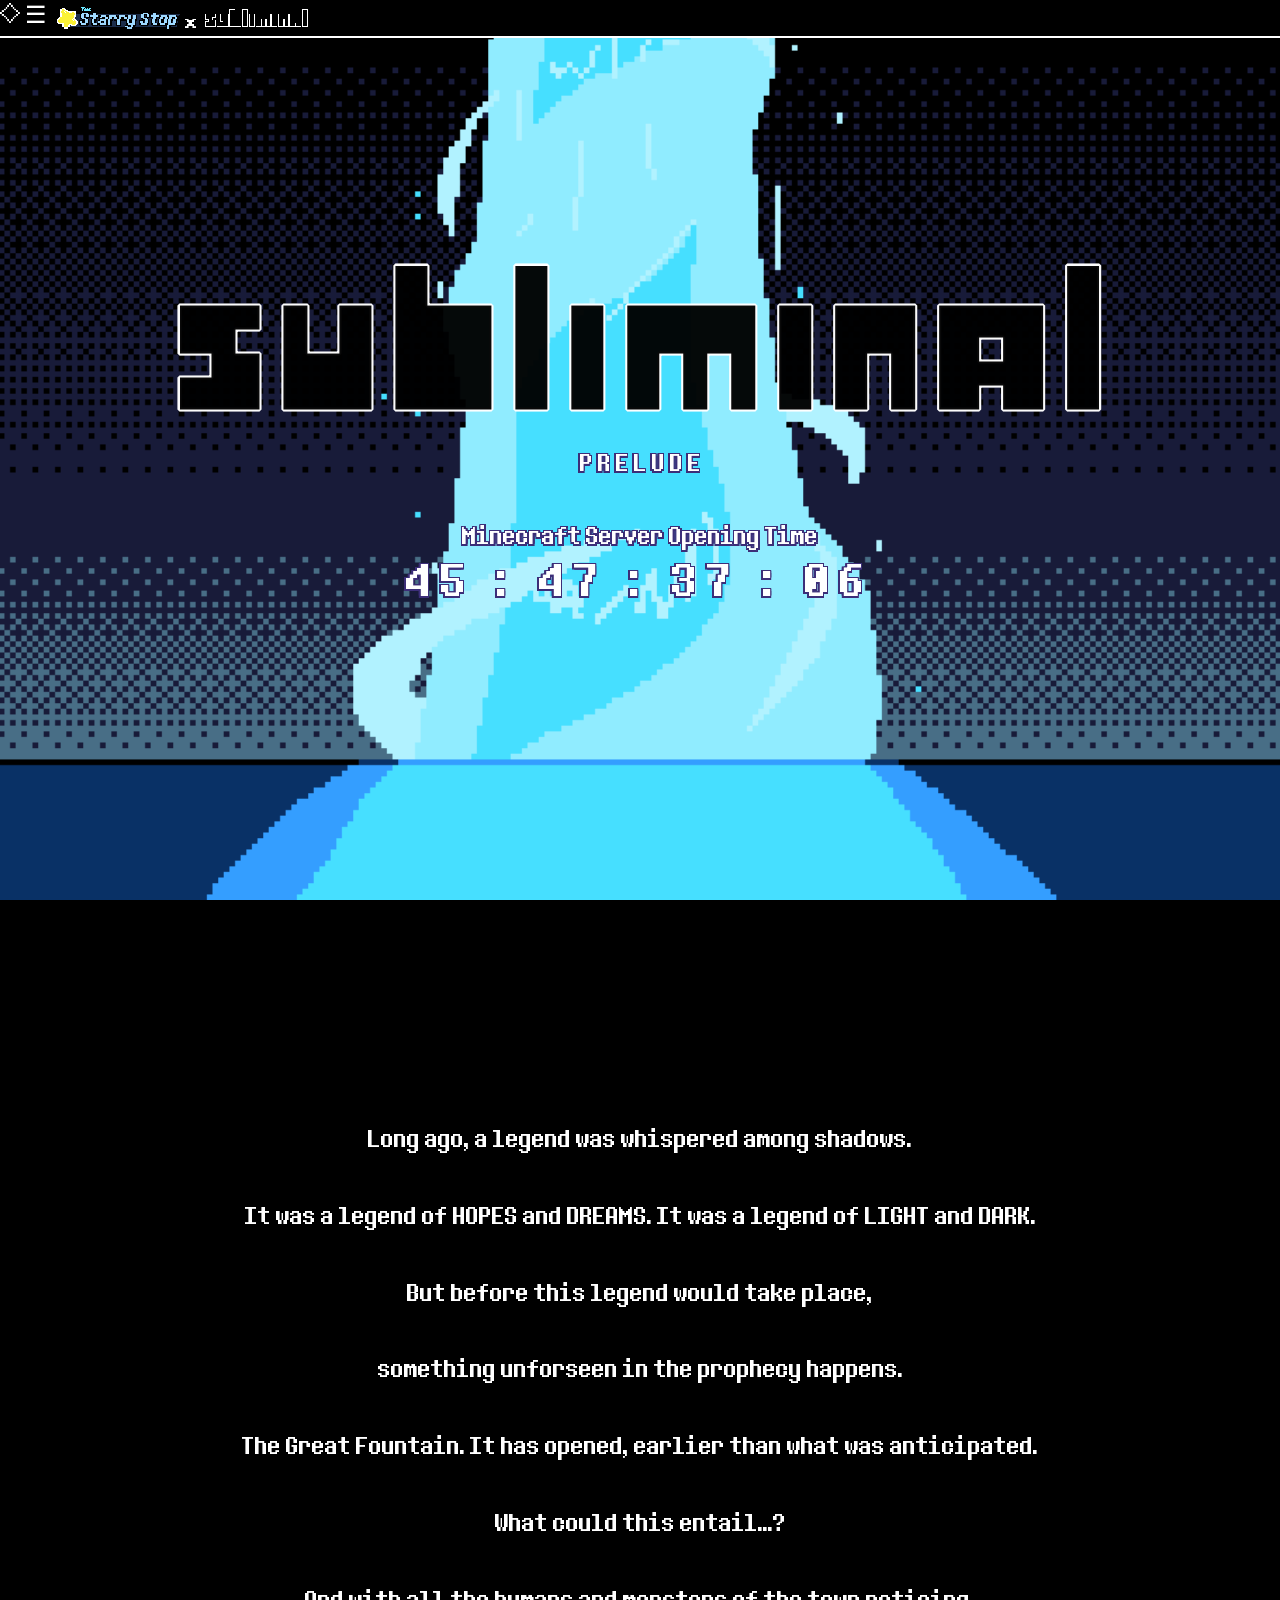
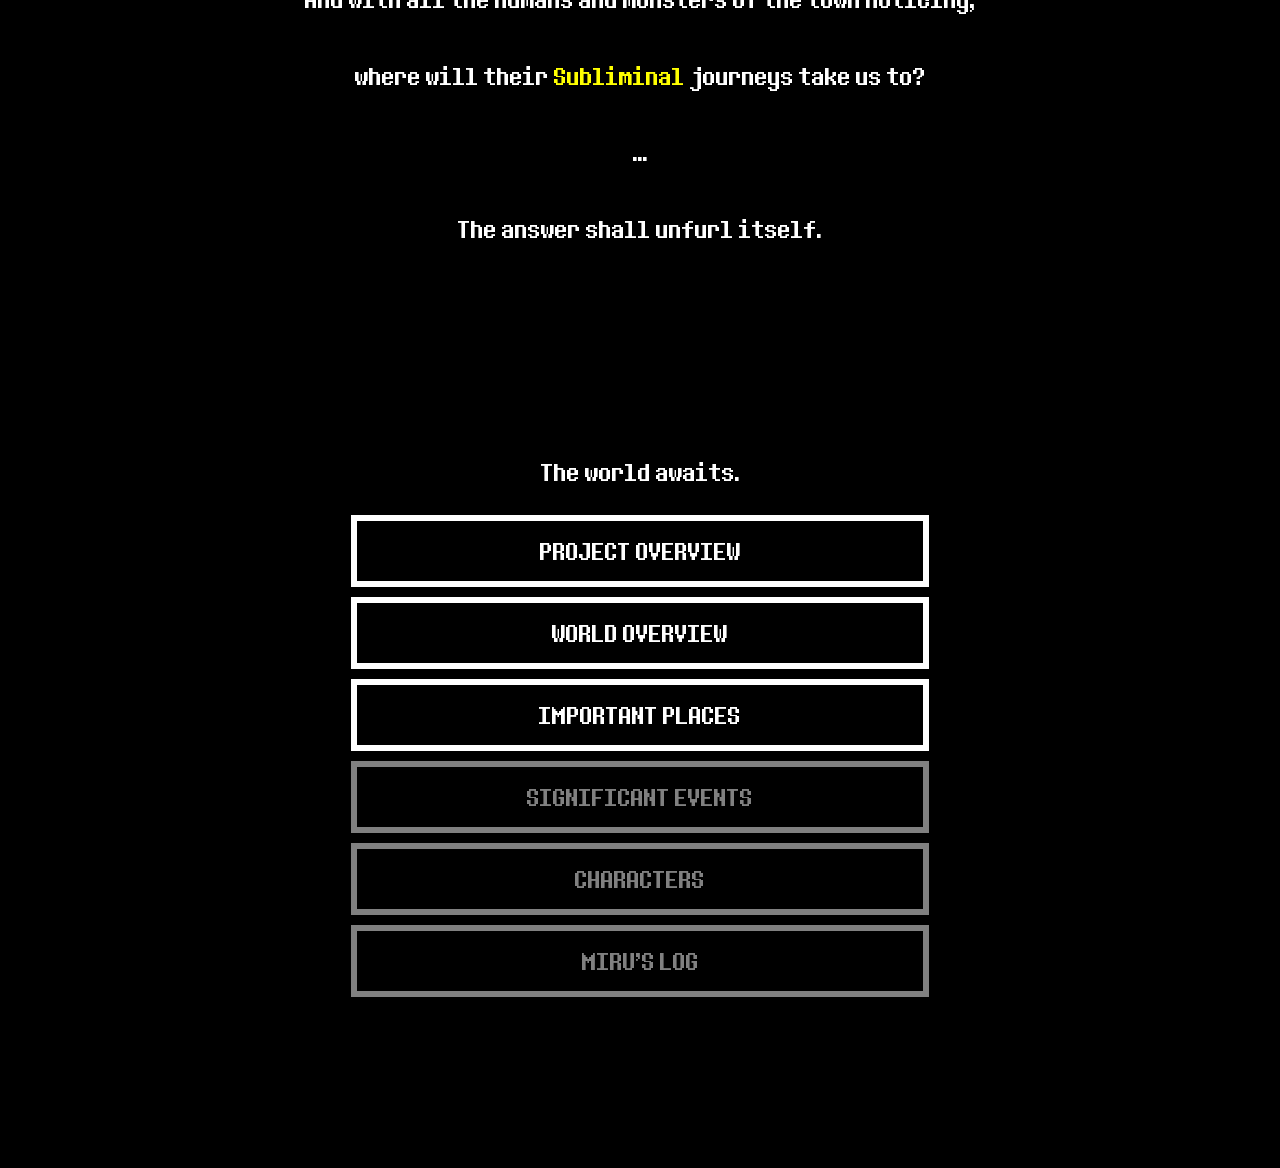
==== index.html @ fb4fc40f "Index logo fix delivering [0.1.3.1]" ====
<!DOCTYPE html>
<html>
<head>
    <meta charset="UTF-8">
    <meta name="viewport" content="width=device-width, initial-scale=0.7, minimum-scale=0.7">
    <meta name="description" content="SUBLIMINAL.">
    <title>SURVEY_SUBLIMINAL</title>
    <link rel="stylesheet" type="text/css" href="style.css">
    <script src="script.js" defer></script>
    <script src="random.js" defer></script>
</head>
<body>

    <div id="sidebar" class="sidebar">
        <a href="javascript:void(0)" class="closebtn" onclick="sbHide()">&lt;&lt; ◇☰</a>
    </div>


    <div class="topbar" id="topbar">
        <span style="cursor: pointer;" onclick="sbShow()">◇☰</span>
        <span id="pageTitle" inert><img src="img/starrystopicon.png" height="30"/> &times; <img src="img/subliminallogo.png" height="24"></span>
    </div>

    <div class="main autoshrink" style="background-image: url('img/fountain.png'); background-repeat: no-repeat; background-position: center; background-size:cover;">
        <div class="centered floater" inert>
            <img src="img/subliminalHD.png" class="autoshrink" />
            <p class="outlined">P R E L U D E</p>
            <p class="outlined" style="margin-top: 20px; margin-bottom: 0px;">Minecraft Server Opening Time</p>
            <p style="margin-top: 0px; letter-spacing: 10px; font-size: 48px;" class="outlined" id="DESULTORYTIMER">?? : ?? : ?? : ??</p>
            
        </div>
    </div>

    <div class="centered" style="margin-top: 200px;">
        <p>Long ago, a legend was whispered among shadows.</p>
        <p>It was a legend of HOPES and DREAMS. It was a legend of LIGHT and DARK.</p>
        <p>But before this legend would take place,</p>
        <p>something unforseen in the prophecy happens.</p>
        <p>The Great Fountain. It has opened, earlier than what was anticipated.</p>
        <p>What could this entail...?</p>
        <p>And with all the humans and monsters of the town noticing,</p>
        <p>where will their <strong>Subliminal</strong> journeys take us to?</p>
        <p>...</p>
        <p>The answer shall unfurl itself.</p>

    </div>

    <div class="main centered">
        <p>The world awaits.</p>
        <div class="textbox-short" id="ovv">PROJECT OVERVIEW</div>
        <div class="textbox-short" id="wld">WORLD OVERVIEW</div>
        <div class="textbox-short" id="pcs">IMPORTANT PLACES</div>
        <div class="textbox-short inaccessible" id="evt">SIGNIFICANT EVENTS</div>
        <div class="textbox-short inaccessible" id="crc">CHARACTERS</div>
        <div class="textbox-short inaccessible" id="mrl">MIRU'S LOG</div>
    </div>
    <script>
        document.getElementById('ovv').addEventListener("click", function(){
            window.location.replace("overview.html");
        })
        document.getElementById('pcs').addEventListener("click", function(){
            window.location.replace("places.html");
        })
        document.getElementById('wld').addEventListener("click", function(){
            window.location.replace("worlds.html");
        })
    </script>
</body>
</html>
---- style.css ----
:root {
  line-height: 1.2;
}


@font-face {
    font-family: "DeterminationSans";
    src: url("font/DeterminationSans.woff") format("woff"), url("font/DeterminationSans.ttf") format("truetype");
} /* Determination Sans x SimSun ~ 中英正常字体 ~ credits to: Toby Fox @ Undertale & 好人汉化组 */

@font-face {
    font-family: "MarsNeedsCunni";
    src: url("font/MNC-CN.woff") format("woff"), url("font/MNC-CN.ttf") format("truetype");
} /* Mars Needs Cunnilingus ~ 中英小字体 ~ 哪个神人起的字体名 ~ credits to: Toby Fox @ Undertale & 懒人汉化组 */

@font-face{
    font-family: "xkcd script";
    src: url("font/xkcd-script.woff") format("woff"), url("font/xkcd-script.ttf") format("truetype");
} /* xkcd Script ~ 英文手写体（暂时废弃） ~ credits to: IPython & 兰道尔·门罗 @ xkcd */

@font-face{
    font-family: "script CHN";
    src: url("font/KaiXinJiuXiaoLinYuJiuZou.woff") format("woff"), url("font/KaiXinJiuXiaoLinYuJiuZou.ttf") format("truetype");
} /* 开心就笑淋雨就走 ~ 中文手写体 */

@keyframes float
{
    0% {transform: translate(0px,30px);}
    50% {transform: translate(0px,-30px);}
    100% {transform: translate(0px,30px);}
}

body {
    background-color: #000000;
    color: white;
    font-family: "DeterminationSans", sans-serif;
    display: flex;
    flex-direction: column;

    margin: 0 auto;
    padding: 0;
    font-size: 24px;
}

.main{
    max-width: 100%;
    height: 100vh;
    position: relative;
    display: flex;
    flex-direction: column;
    align-items: center;
    justify-content: center;
}

.centered{
    text-align: center;
}

div.centered{
    display: flex;
    flex-direction: column;
    align-items: center;
    justify-content: center;
    position: relative;
}

.floater{
    animation: float 4s ease-in-out infinite;
}

.content{
    overflow-wrap: break-word;
    width: calc(100% - 32px);
}

a {
    color: #57D9FF;
    text-decoration: none;
}

a:hover {
    color: #A4EAFF;
    text-decoration: none;
}

h1 {
    font-weight: normal;
}
h2 {
    font-weight: normal;
}
h3 {
    font-weight: normal;
}

strong {
    font-weight: normal;
    color: yellow;
}

.warning {
    font-weight: normal;
    color: red;
}

.topbar{
    margin: 0;
    padding: 0;
    width: 100%;
    display: flex;
    flex-direction: row;
    gap: 10px;
    background-color: #000000;
    position: fixed;
    height: 36px;
    overflow: auto;
    border-bottom: 2px solid white;
    z-index: 99;
}

div.container{
    display: flex;
    flex-direction: column;
    gap: 10px;
}

.sidebar {
    margin: 0;
    padding: 0;
    width: 0;
    display: flex;
    flex-direction: column;
    background-color: #000000;
    position: fixed;
    height: 100%;
    overflow: hidden;
    white-space: nowrap;
    border-right: none;
    transition: 0.5s;
    z-index: 100;
    top: 0;
    left:0;
}

.sidebar p {
    margin: 0;
    padding: 0;
    display: block;
    color: white;
    opacity: 0.5;
    padding: 8px;
    padding-bottom: 0px;
    text-decoration: none;
    font-size: 16px;
}

.sidebar a {
    display: block;
    color: white;
    padding: 8px;
    text-decoration: none;
}

.sidebar a:hover {
    display: block;
    color: yellow;
    padding: 8px;
    text-decoration: none;
}

div.content {
    padding: 50px 16px;
    height: auto;
}

div.pagehidden{
    border: 6px solid white;
    padding: 8px;
    width: calc(100% - 32px);
    height: auto;
    overflow-y:hidden;
    display: none;
    transition: 0.5s;
}

.insignificant{
    font-size: 16px;
    opacity: 0.5;
}

.highlight{
    color: yellow;
}

.inaccessible{
    filter: brightness(50%) grayscale(100%);
}

small{
    font-size: 16px;
    opacity: 0.5;
}

.autoshrink{
    max-width: 100%;
}

.handscript{
    font-family: "script CHN";
}

img {
    image-rendering: pixelated;
    z-index: 0;
}

div.textbox{
    font-family: "DeterminationSans";
    background-color: black;
    color: white;
    border: 6px solid white;
    padding: 12px 24px;
    width: min(518px, calc(100% - 32px));
    min-height: 116px;
    margin: 0 auto;
    line-height: 1.5;
    margin-top: 5px;
    margin-bottom: 5px;
}

div.textbox-transp{
    font-family: "DeterminationSans";
    background-color: transparent;
    color: white;
    border: 6px solid white;
    padding: 12px 24px;
    width: min(518px, calc(100% - 32px));
    min-height: 116px;
    margin: 0 auto;
    line-height: 1.5;
    margin-top: 5px;
    margin-bottom: 5px;
}

div.textbox-short{
    user-select: none;
    background-color: black;
    color: white;
    border: 6px solid white;
    padding: 12px 24px;
    width: min(518px, calc(100% - 32px));
    margin: 0 auto;
    line-height: 1.5;
    text-align: center;
    margin-top: 5px;
    margin-bottom: 5px;
}

div.cw{
    background-color: black;
    color: white;
    border: 6px solid red;
    padding: 12px 24px;
    width: min(518px, calc(100% - 32px));
    min-height: 116px;
    margin: 0 auto;
}

img.cw{
    position: relative;
    bottom: -10px;
}

sup{
    font-size: 16px;
}

sub{
    font-size: 16px;
}

f{
    padding: 0;
}

.oshadowed{
    text-shadow: 0px 1.5px #3c2e78, 1.5px 1.5px #3c2e78, 1.5px 0px #3c2e78, 1.5px -1.5px #3c2e78, 0px -1.5px #3c2e78, -1.5px -1.5px #3c2e78, -1.5px 0px #3c2e78, -1.5px 1.5px #3c2e78, 3px 3px #3c2e78, 3px 1.5px #3c2e78, 1.5px 3px #3c2e78;
}

.outlined{
    text-shadow: 0px 1.5px #3c2e78, 1.5px 1.5px #3c2e78, 1.5px 0px #3c2e78, 1.5px -1.5px #3c2e78, 0px -1.5px #3c2e78, -1.5px -1.5px #3c2e78, -1.5px 0px #3c2e78, -1.5px 1.5px #3c2e78;
}

img.log{
    float: right;
    border: 2px solid #000000;
    width: 400px;
    height: auto;
}

hide {
    padding: 0px 4px 2px 4px;
    border-radius: 4px;

    background-color: var(--color);
    transition: color var(--transition), background-color var(--transition);
} /* Unused */
hide:hover {
    color: var(--background-color);
} /* Unused */

@media screen and (max-width: 768px){
    img.log{
        width: 200px;
    }
} /* Autoshrink */

/*
@media screen and (max-width: 768px){
    body{
        font-size: 48px;
    }
    .topbar{
        height: 72px;
    }
    .sidebar p{
        font-size: 32px;
    }
    div.textbox{
        width: auto;
        min-width: 518px;
        max-width: 100%;
    }
    div.textbox-short{
        width: auto;
        min-width: 518px;
        max-width: 100%;
    }
    .insignificant{
        font-size: 32px;
    }
    small{
        font-size: 32px;
    }
    sup{
        font-size: 32px;
    }
    sub{
        font-size: 32px;
    }
    div.cw{
        width: auto;
        min-width: 518px;
        max-width: 100%;
    }
    span{
        font-size: 48px;
    }
    h1{
        font-size: 72px;
    }
    h2{
        font-size: 64px;
    }
    h3{
        font-size: 56px;
    }
}

Who needs this when we have viewport?!
*/
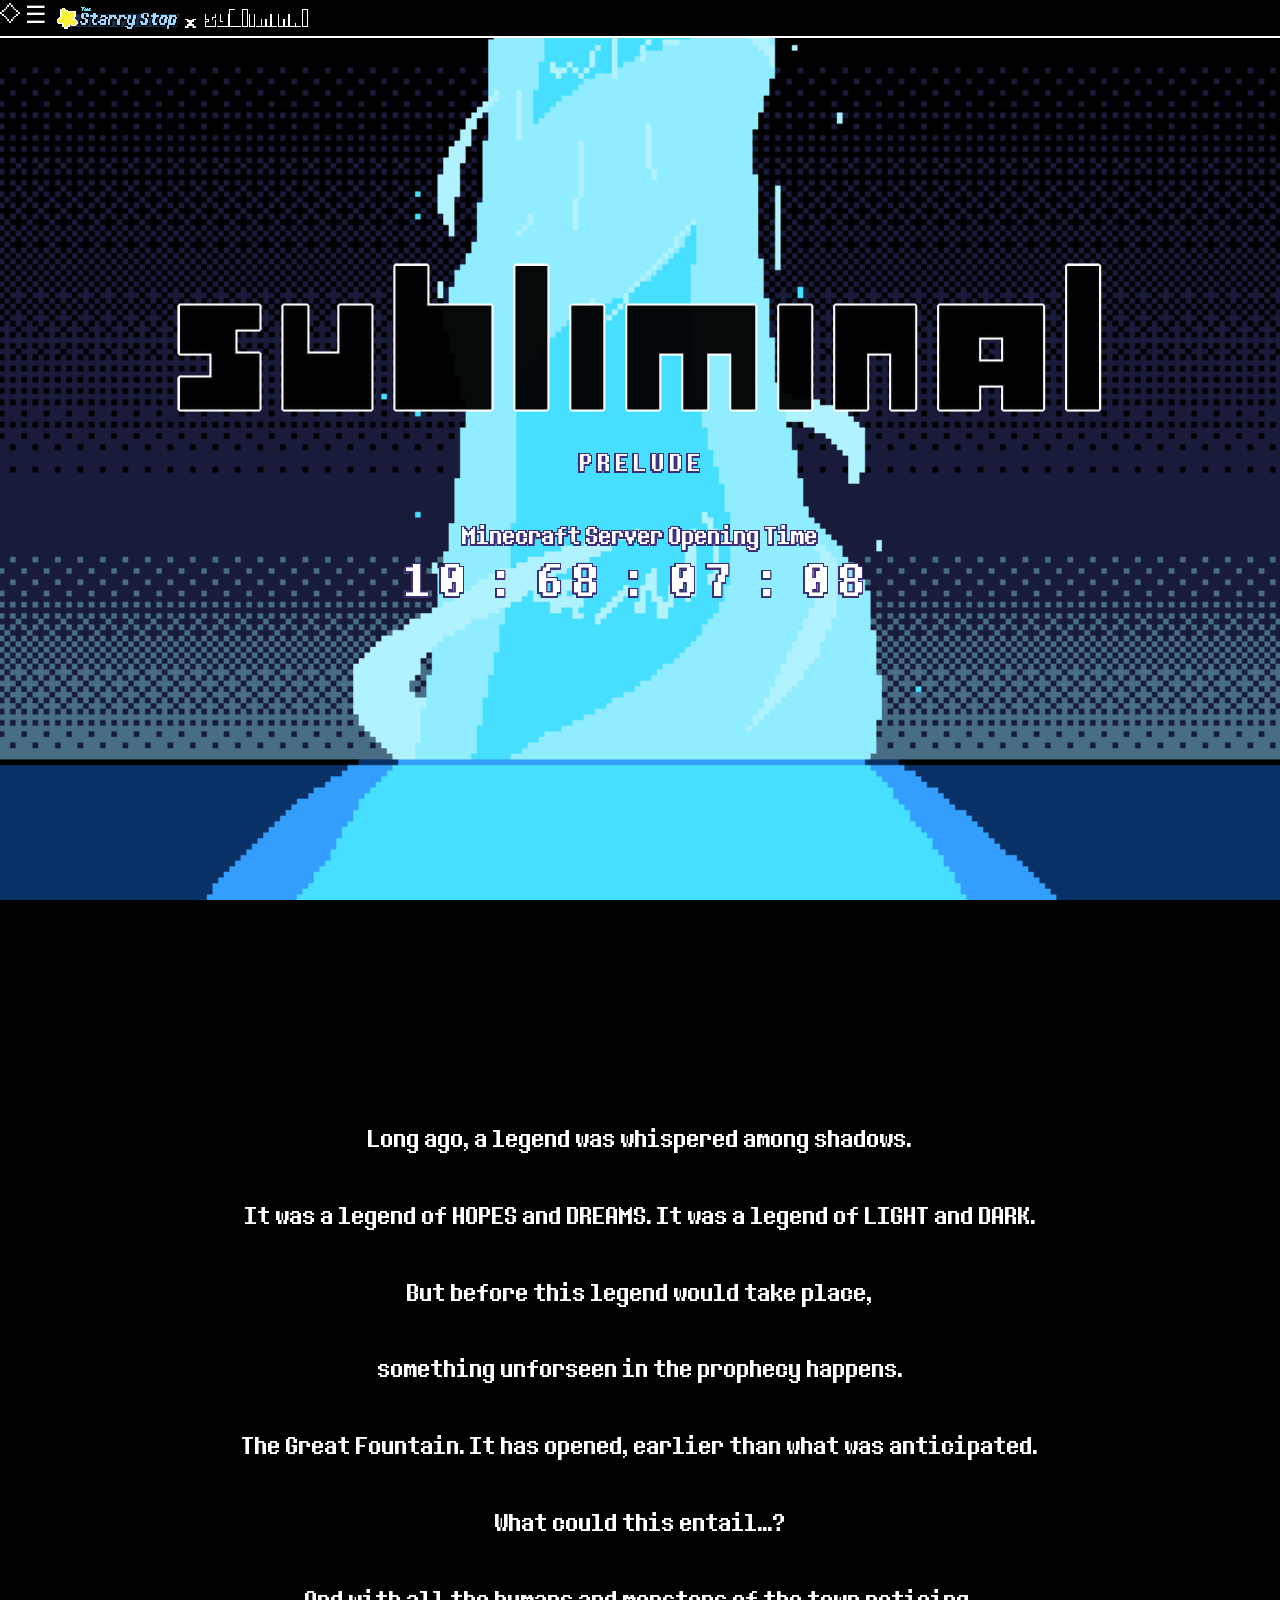
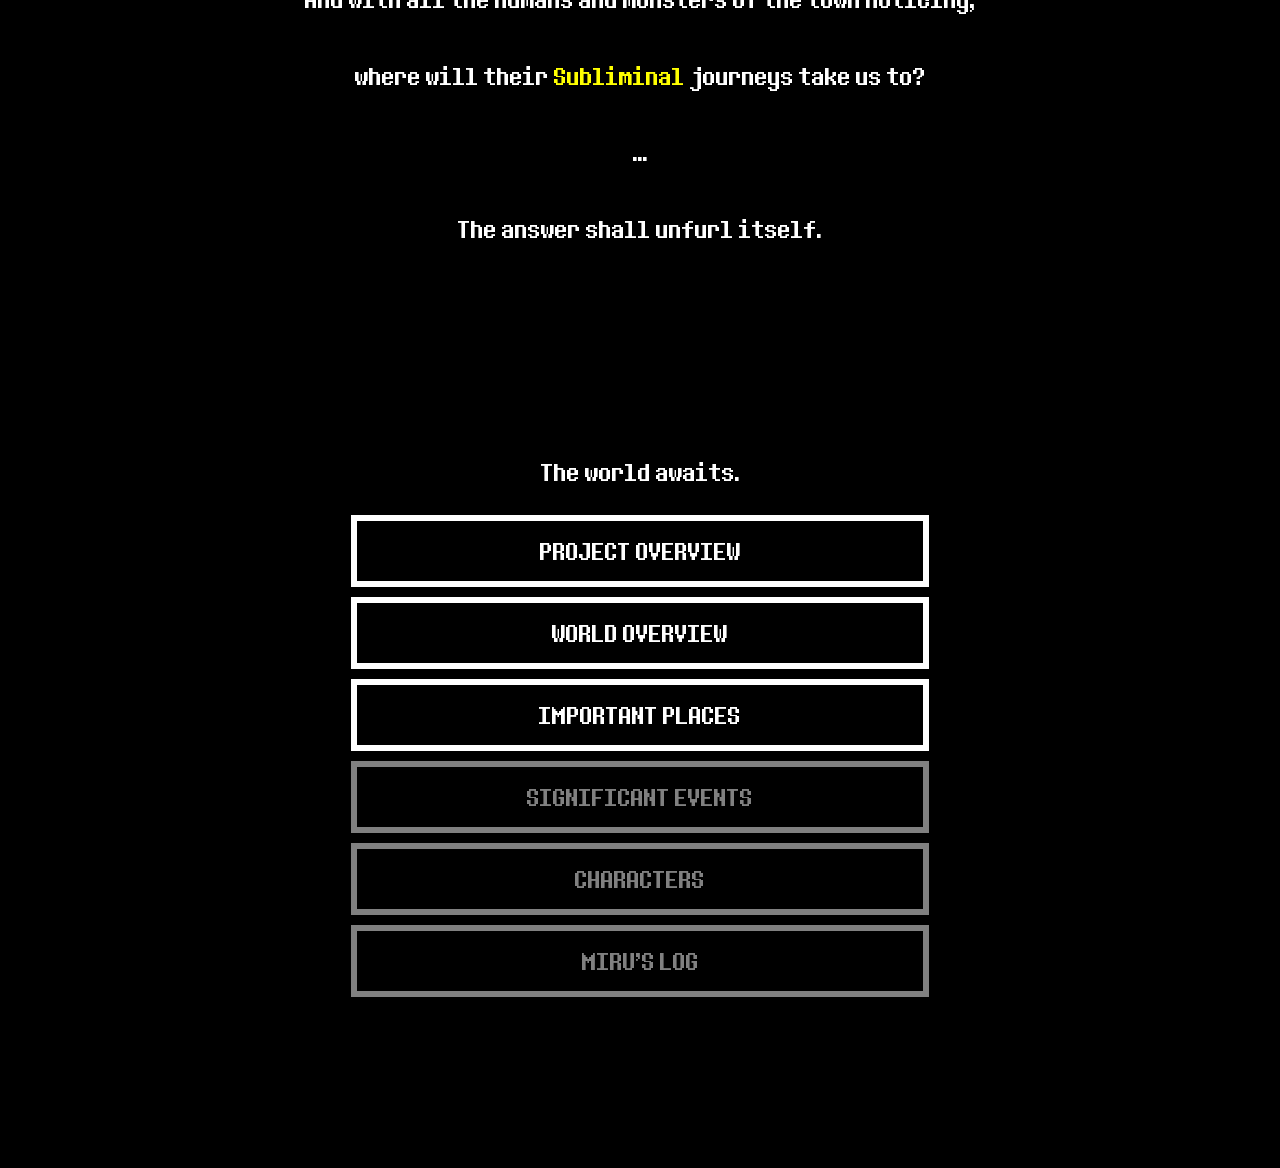
==== commit 4065dd79: "[0.2.0.0] Partial localization + settings" ====
--- a/index.html
+++ b/index.html
@@ -22,7 +22,7 @@
     </div>
 
     <div class="main autoshrink" style="background-image: url('img/fountain.png'); background-repeat: no-repeat; background-position: center; background-size:cover;">
-        <div class="centered floater" inert>
+        <div class="centered floater" id="float" inert>
             <img src="img/subliminalHD.png" class="autoshrink" />
             <p class="outlined">P R E L U D E</p>
             <p class="outlined" style="margin-top: 20px; margin-bottom: 0px;">Minecraft Server Opening Time</p>
@@ -31,7 +31,7 @@
         </div>
     </div>
 
-    <div class="centered" style="margin-top: 200px;">
+    <div class="centered" style="margin-top: 200px;" id="prologue">
         <p>Long ago, a legend was whispered among shadows.</p>
         <p>It was a legend of HOPES and DREAMS. It was a legend of LIGHT and DARK.</p>
         <p>But before this legend would take place,</p>
@@ -45,7 +45,7 @@
 
     </div>
 
-    <div class="main centered">
+    <div class="main centered" id="menu">
         <p>The world awaits.</p>
         <div class="textbox-short" id="ovv">PROJECT OVERVIEW</div>
         <div class="textbox-short" id="wld">WORLD OVERVIEW</div>
@@ -53,6 +53,15 @@
         <div class="textbox-short inaccessible" id="evt">SIGNIFICANT EVENTS</div>
         <div class="textbox-short inaccessible" id="crc">CHARACTERS</div>
         <div class="textbox-short inaccessible" id="mrl">MIRU'S LOG</div>
+    </div>
+    <div class="main centered" id="menuCN" style="display: none;">
+        <p>这个世界正在等待着你的到来。</p>
+        <div class="textbox-short" id="ovvb">项目总览（本地化未完成）</div>
+        <div class="textbox-short" id="wldb">世界总览（本地化未完成）</div>
+        <div class="textbox-short" id="pcsb">重要地点</div>
+        <div class="textbox-short inaccessible" id="evtb">重大事件（无法访问）</div>
+        <div class="textbox-short inaccessible" id="crcb">角色（无法访问）</div>
+        <div class="textbox-short inaccessible" id="mrlb">米露的日志（无法访问）</div>
     </div>
     <script>
         document.getElementById('ovv').addEventListener("click", function(){
@@ -64,6 +73,16 @@
         document.getElementById('wld').addEventListener("click", function(){
             window.location.replace("worlds.html");
         })
+
+        document.getElementById('ovvb').addEventListener("click", function(){
+            window.location.replace("overview.html");
+        })
+        document.getElementById('pcsb').addEventListener("click", function(){
+            window.location.replace("places.html");
+        })
+        document.getElementById('wldb').addEventListener("click", function(){
+            window.location.replace("worlds.html");
+        })
     </script>
 </body>
 </html>
--- a/style.css
+++ b/style.css
@@ -30,6 +30,17 @@
     100% {transform: translate(0px,30px);}
 }
 
+
+progress {
+  -webkit-appearance: none;
+}
+::-webkit-progress-bar {
+  background-color: red;
+}
+::-webkit-progress-value {
+  background-color: #57D9FF;
+}
+
 body {
     background-color: #000000;
     color: white;
@@ -50,10 +61,24 @@
     flex-direction: column;
     align-items: center;
     justify-content: center;
+    
+}
+
+.screen{
+    max-width: 100%;
+    height: 100vh;
+    position: relative;
+    display: flex;
+    flex-direction: column;
+    overflow-y: hidden;
 }
 
 .centered{
     text-align: center;
+}
+
+.text-left{
+    text-align: left;
 }
 
 div.centered{
@@ -71,6 +96,11 @@
 .content{
     overflow-wrap: break-word;
     width: calc(100% - 32px);
+}
+
+.interact:hover {
+    color: #ffff00;
+    text-decoration: none;
 }
 
 a {
@@ -291,6 +321,10 @@
     text-shadow: 0px 1.5px #3c2e78, 1.5px 1.5px #3c2e78, 1.5px 0px #3c2e78, 1.5px -1.5px #3c2e78, 0px -1.5px #3c2e78, -1.5px -1.5px #3c2e78, -1.5px 0px #3c2e78, -1.5px 1.5px #3c2e78;
 }
 
+.shadowed{
+    text-shadow: 2px 2px #3c2e78;
+}
+
 img.log{
     float: right;
     border: 2px solid #000000;
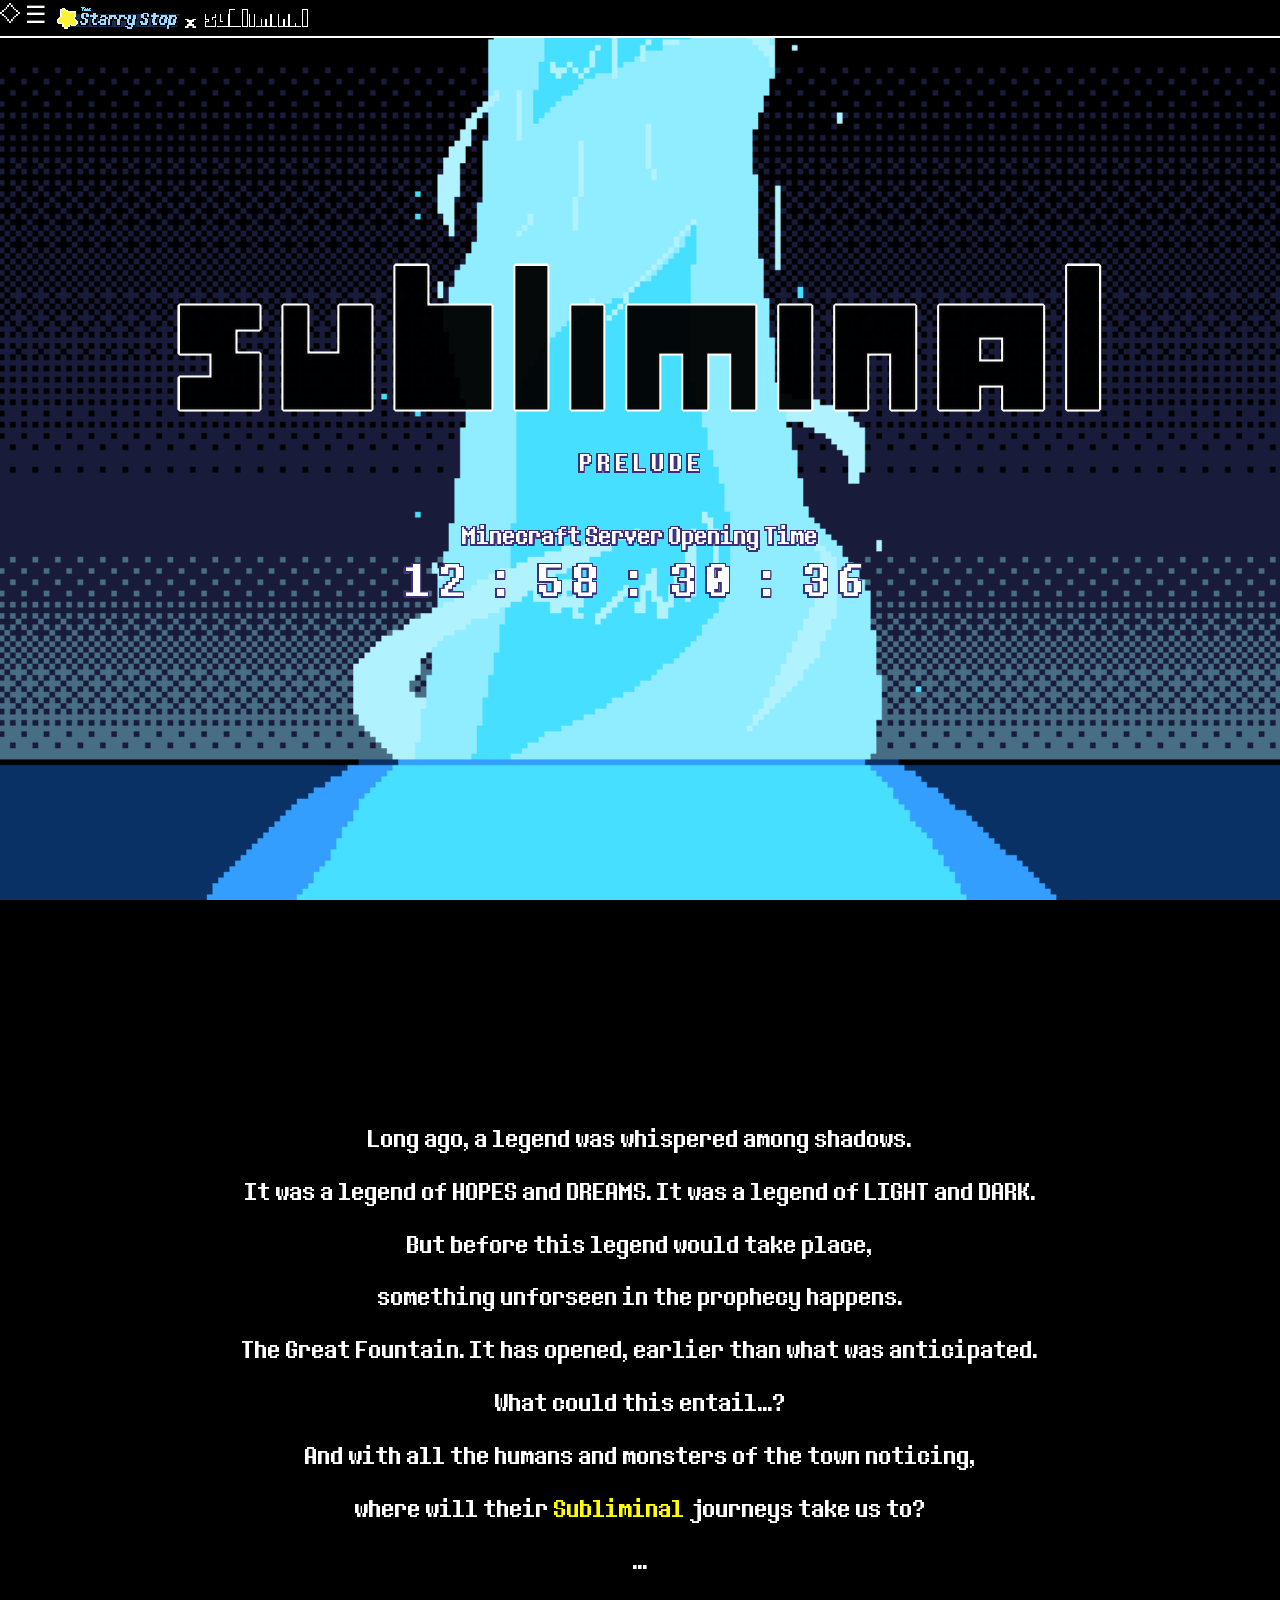
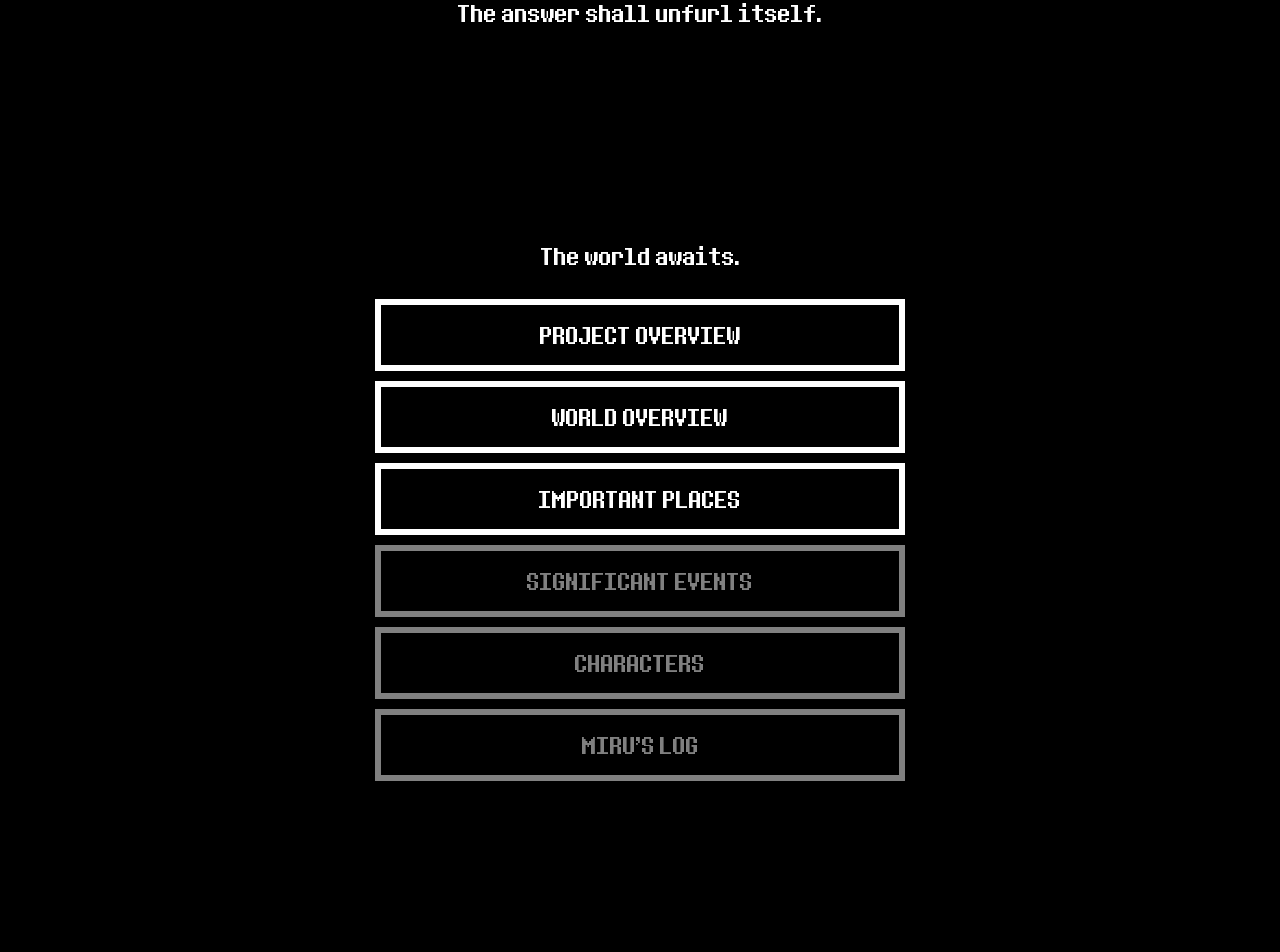
==== commit d98d77e8: "[0.2.1.0] Credits update" ====
--- a/index.html
+++ b/index.html
@@ -44,6 +44,20 @@
         <p>The answer shall unfurl itself.</p>
 
     </div>
+    <div class="centered" style="margin-top: 200px;" id="prologueCN">
+        <p>很久以前，一幅传说在黑暗中被传诵着。</p>
+        <p>这是一幅关于希望和梦想的传说，亦是一幅关于光明和黑暗的传说。</p>
+        <p>然而在这幅传说尚未成形之时，</p>
+        <p>预言未能告知的意外发生了。</p>
+        <p>巍然，直奔天际的喷泉，</p>
+        <p>在预言所见之前，提前从黑暗中涌现了出来。</p>
+        <p>这会导致什么呢……？</p>
+        <p>在小镇上所有人类和怪物的共睹下，</p>
+        <p>这<strong>深潜意渊</strong>之旅会将我们卷向何方？</p>
+        <p>……</p>
+        <p>届时，答案自会揭晓。</p>
+
+    </div>
 
     <div class="main centered" id="menu">
         <p>The world awaits.</p>
@@ -86,3 +100,24 @@
     </script>
 </body>
 </html>
+
+<!--
+很久以前，一副传说在暗影中（被）传诵。
+
+这是一个关于希望和梦想的传说，亦是一个关于光明和黑暗的传说。
+
+然而在这幅传说尚未成形之时，
+预言无法告知的意外发生了。
+
+巍然，直奔天际的喷泉，在预言所见之前，提前/预先从黑暗中涌现。
+
+这将会导致什么？
+
+在小镇上所有人类和怪物的共睹下，
+
+这阈下之旅会将我们卷向何方？
+
+…
+
+答案自会展开。
+-->
--- a/style.css
+++ b/style.css
@@ -277,7 +277,7 @@
     background-color: black;
     color: white;
     border: 6px solid white;
-    padding: 12px 24px;
+    padding: 12px 0px;
     width: min(518px, calc(100% - 32px));
     margin: 0 auto;
     line-height: 1.5;
@@ -321,6 +321,10 @@
     text-shadow: 0px 1.5px #3c2e78, 1.5px 1.5px #3c2e78, 1.5px 0px #3c2e78, 1.5px -1.5px #3c2e78, 0px -1.5px #3c2e78, -1.5px -1.5px #3c2e78, -1.5px 0px #3c2e78, -1.5px 1.5px #3c2e78;
 }
 
+.boutlined{
+    text-shadow: 0px 1.5px black, 1.5px 1.5px black, 1.5px 0px black, 1.5px -1.5px black, 0px -1.5px black, -1.5px -1.5px black, -1.5px 0px black, -1.5px 1.5px black;
+}
+
 .shadowed{
     text-shadow: 2px 2px #3c2e78;
 }
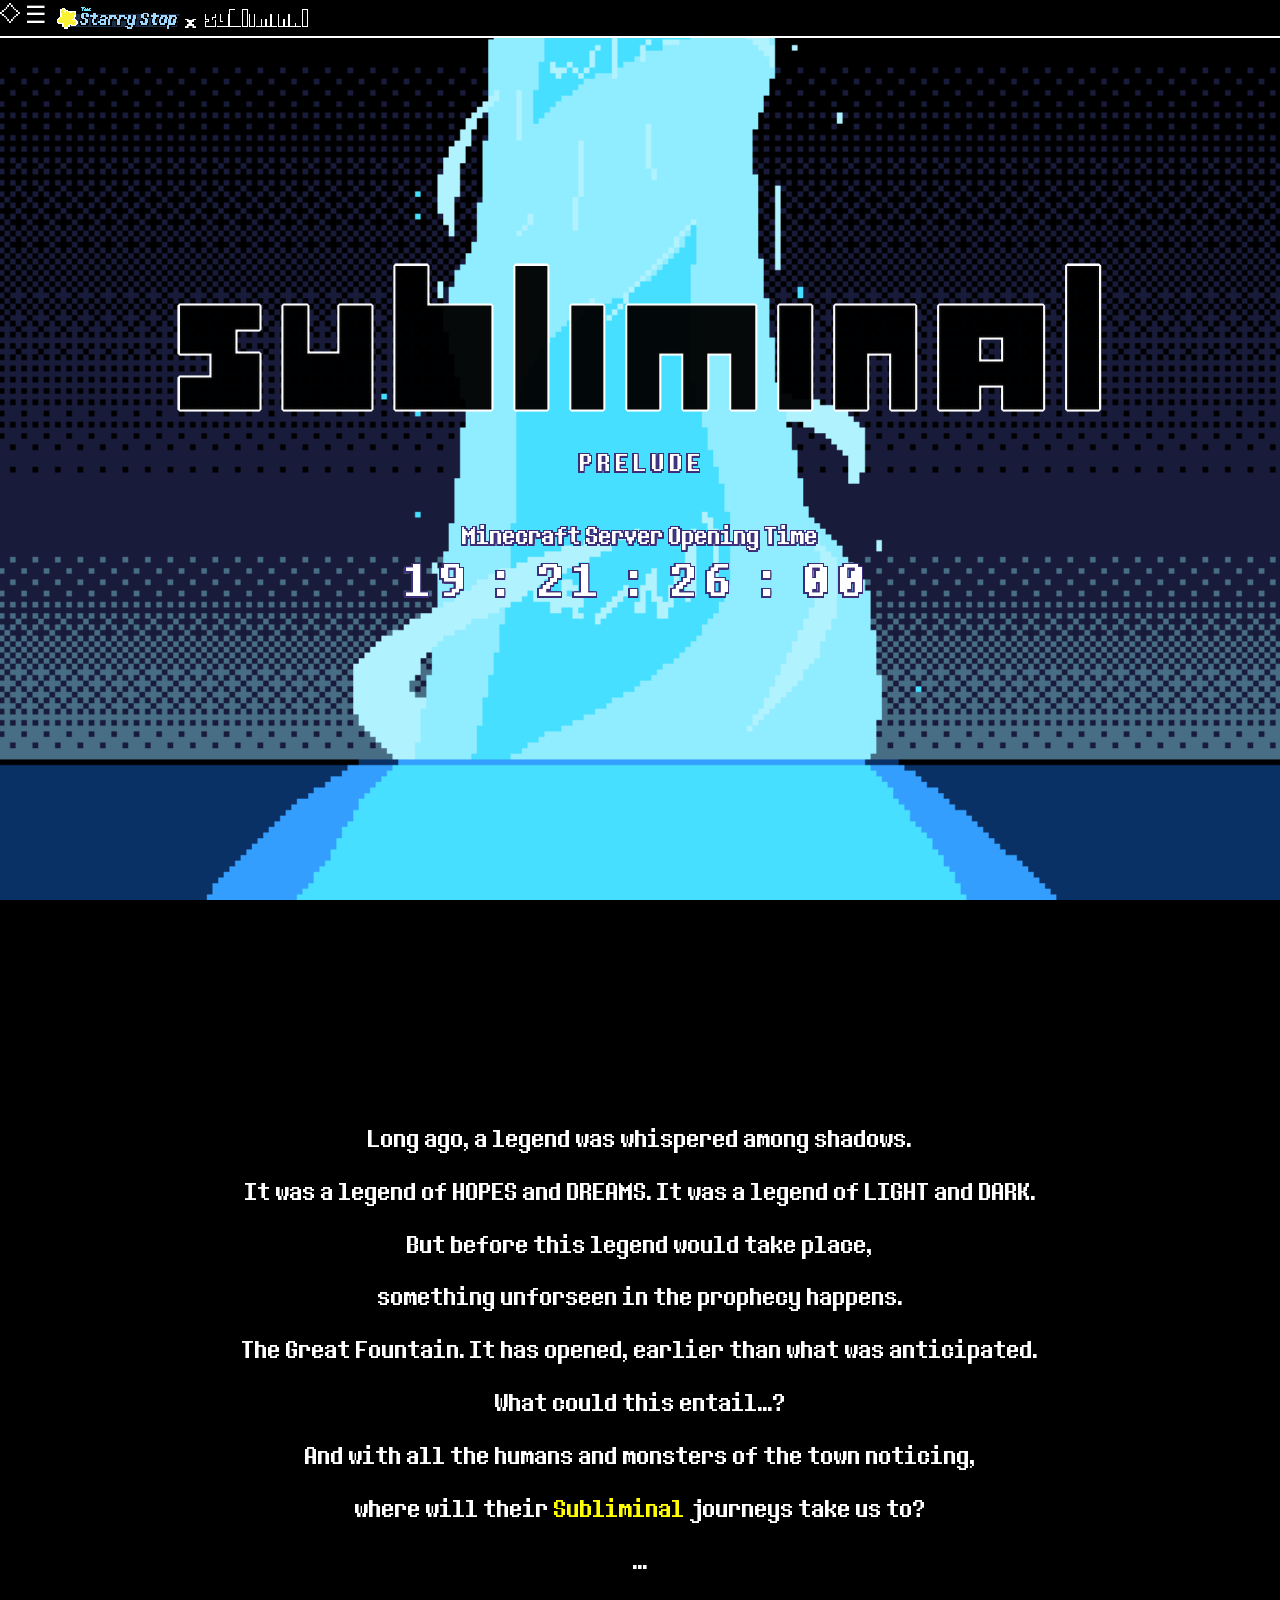
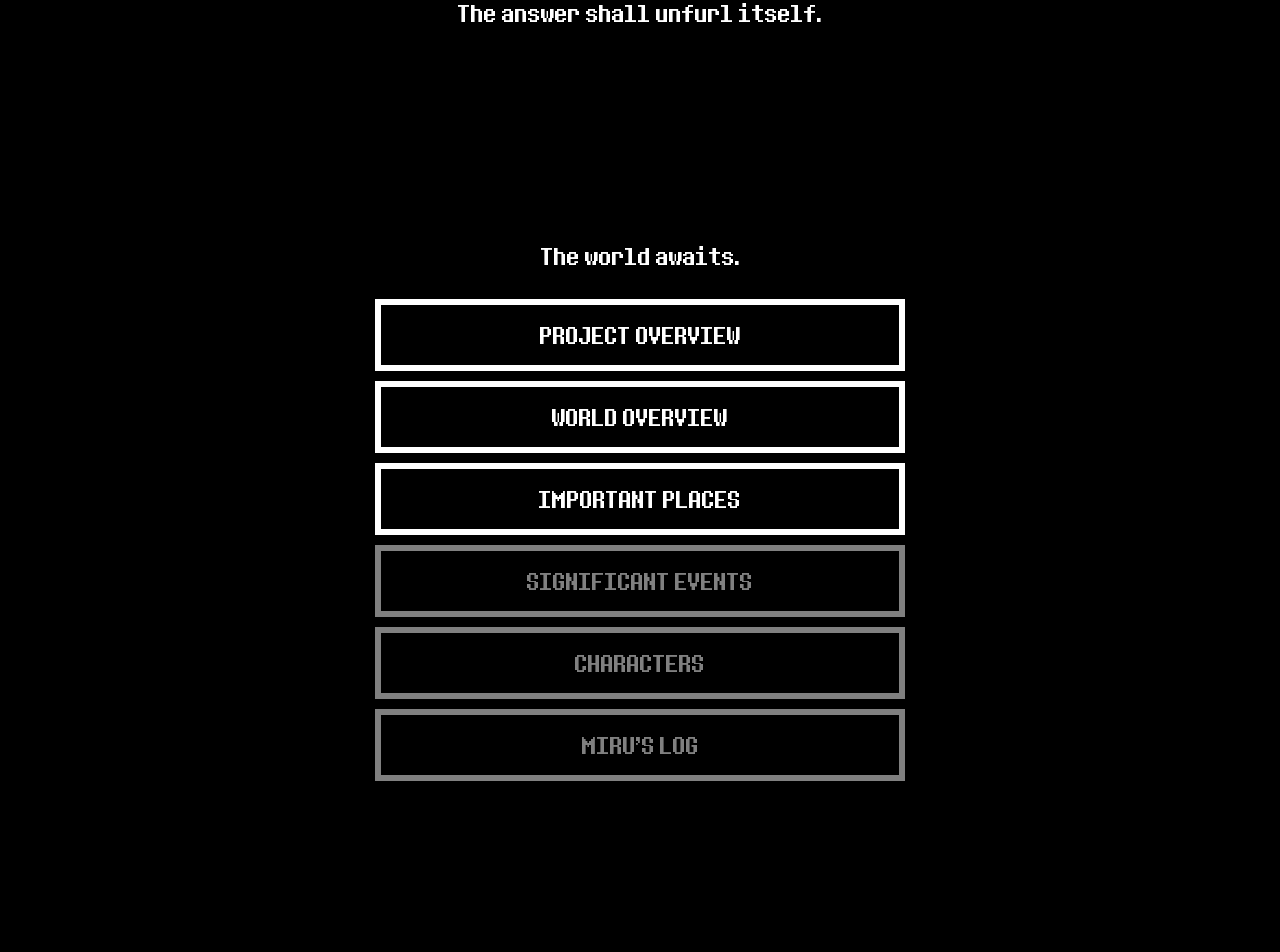
==== commit 38a2a047: "[0.2.2.0] Settings & localization update" ====
--- a/index.html
+++ b/index.html
@@ -24,12 +24,19 @@
     <div class="main autoshrink" style="background-image: url('img/fountain.png'); background-repeat: no-repeat; background-position: center; background-size:cover;">
         <div class="centered floater" id="float" inert>
             <img src="img/subliminalHD.png" class="autoshrink" />
-            <p class="outlined">P R E L U D E</p>
-            <p class="outlined" style="margin-top: 20px; margin-bottom: 0px;">Minecraft Server Opening Time</p>
+            <p class="outlined" id="sign">P R E L U D E</p>
+            <p class="outlined" id="signCN" style="display: none;">序&emsp;&emsp;幕</p>
+            <p class="outlined" style="margin-top: 20px; margin-bottom: 0px;" id="sign2">Minecraft Server Opening Time</p>
+            <p class="outlined" style="margin-top: 20px; margin-bottom: 0px; display:none;" id="signCN2">距离《我的世界》服务器正式启动还有</p>
             <p style="margin-top: 0px; letter-spacing: 10px; font-size: 48px;" class="outlined" id="DESULTORYTIMER">?? : ?? : ?? : ??</p>
             
         </div>
     </div>
+    <script>
+        if(localStorage.getItem('animReduce')=='true'){
+            document.getElementById("float").className='centered';
+        }
+    </script>
 
     <div class="centered" style="margin-top: 200px;" id="prologue">
         <p>Long ago, a legend was whispered among shadows.</p>
@@ -61,9 +68,9 @@
 
     <div class="main centered" id="menu">
         <p>The world awaits.</p>
-        <div class="textbox-short" id="ovv">PROJECT OVERVIEW</div>
-        <div class="textbox-short" id="wld">WORLD OVERVIEW</div>
-        <div class="textbox-short" id="pcs">IMPORTANT PLACES</div>
+        <div class="textbox-short interact" id="ovv">PROJECT OVERVIEW</div>
+        <div class="textbox-short interact" id="wld">WORLD OVERVIEW</div>
+        <div class="textbox-short interact" id="pcs">IMPORTANT PLACES</div>
         <div class="textbox-short inaccessible" id="evt">SIGNIFICANT EVENTS</div>
         <div class="textbox-short inaccessible" id="crc">CHARACTERS</div>
         <div class="textbox-short inaccessible" id="mrl">MIRU'S LOG</div>
@@ -71,7 +78,7 @@
     <div class="main centered" id="menuCN" style="display: none;">
         <p>这个世界正在等待着你的到来。</p>
         <div class="textbox-short" id="ovvb">项目总览（本地化未完成）</div>
-        <div class="textbox-short" id="wldb">世界总览（本地化未完成）</div>
+        <div class="textbox-short" id="wldb">世界总览</div>
         <div class="textbox-short" id="pcsb">重要地点</div>
         <div class="textbox-short inaccessible" id="evtb">重大事件（无法访问）</div>
         <div class="textbox-short inaccessible" id="crcb">角色（无法访问）</div>
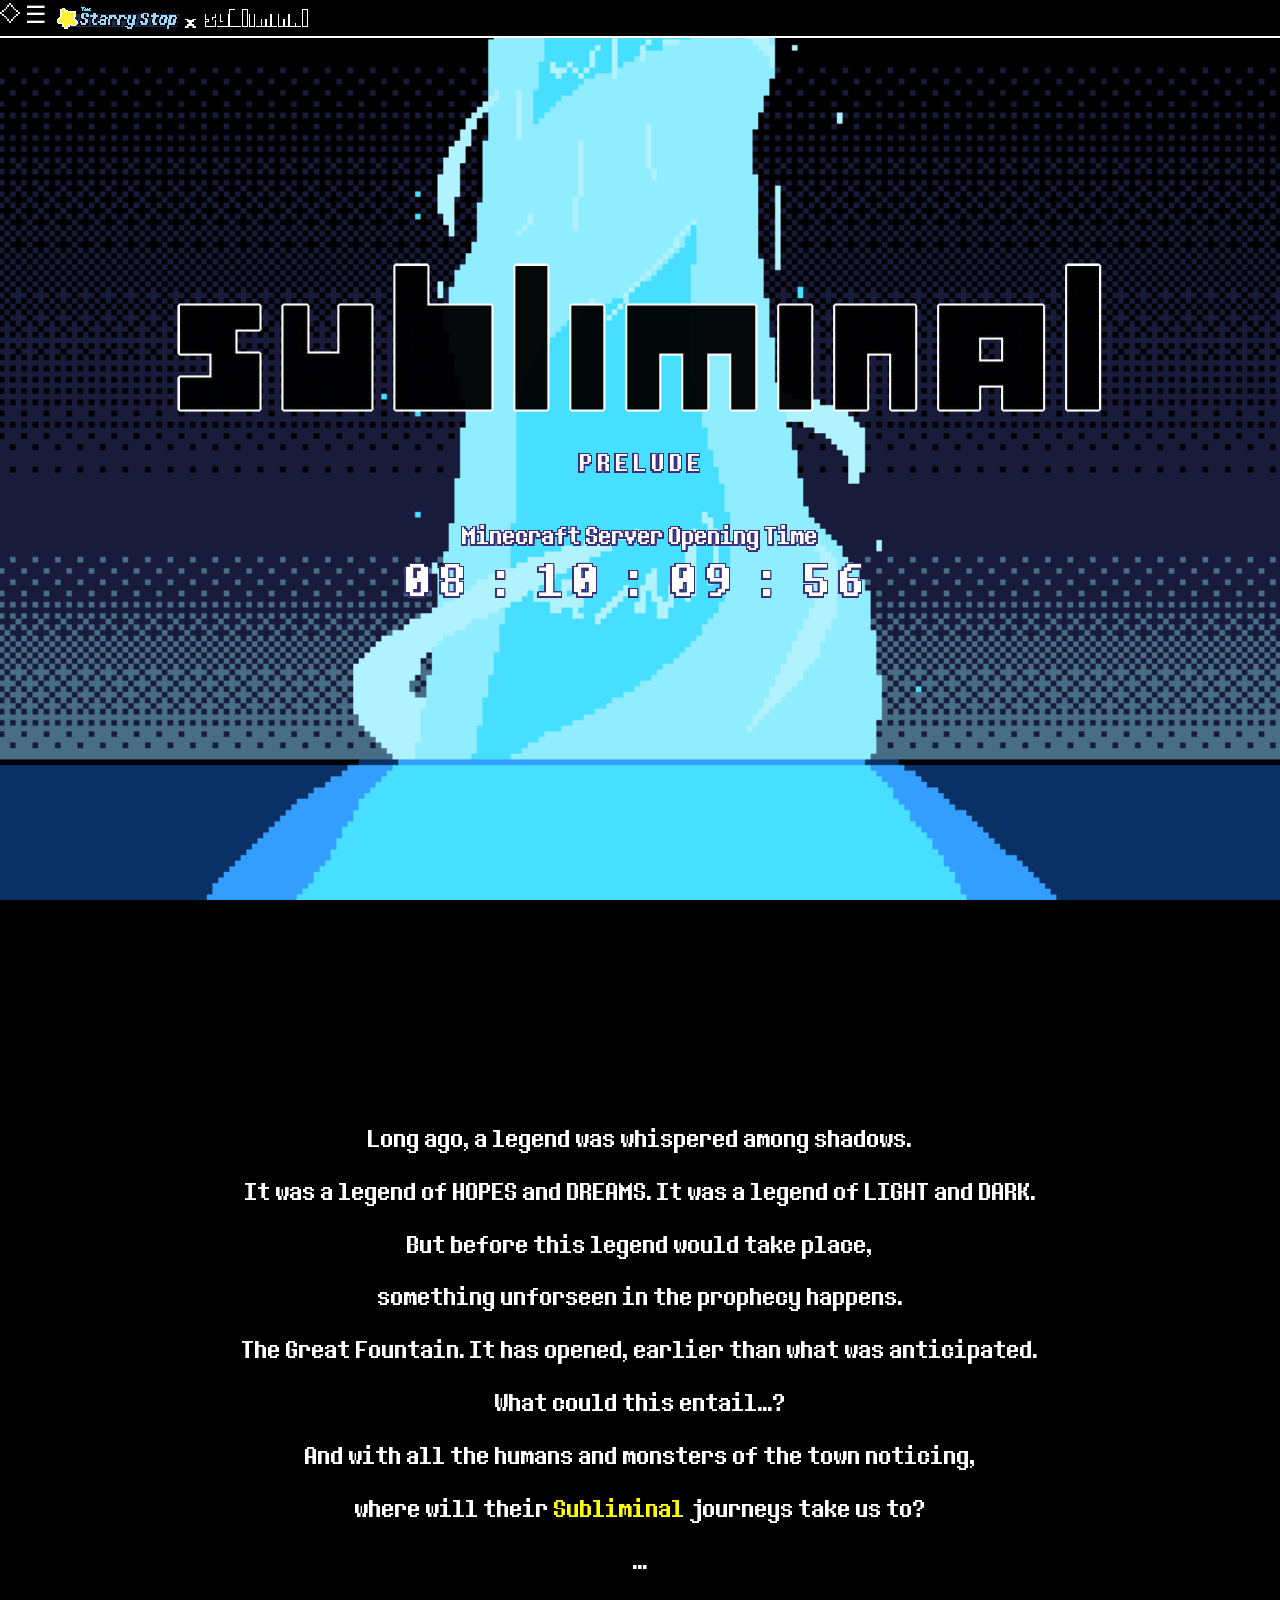
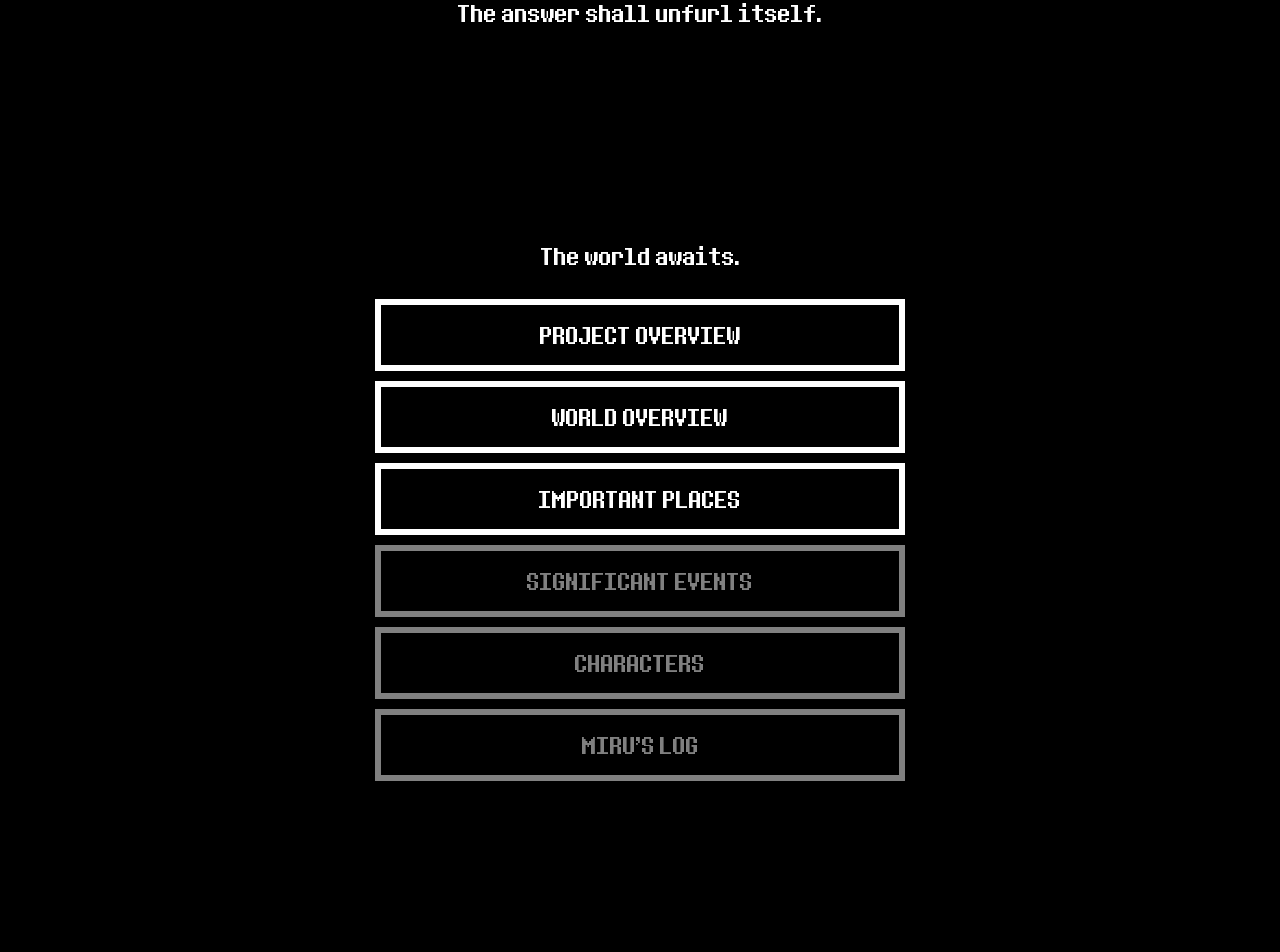
==== commit 8d7b6094: "[0.2.4.0] Further localization & feature adding" ====
--- a/index.html
+++ b/index.html
@@ -18,7 +18,7 @@
 
     <div class="topbar" id="topbar">
         <span style="cursor: pointer;" onclick="sbShow()">◇☰</span>
-        <span id="pageTitle" inert><img src="img/starrystopicon.png" height="30"/> &times; <img src="img/subliminallogo.png" height="24"></span>
+        <span id="pageTitle" inert><img src="img/starrystopicon.png" height="30"/> &times; <img id="logoEN" src="img/subliminallogo.png" height="24"><img id="logoCN" src="img/subliminalCHlogo.png" height="24" style="display: none;"></span>
     </div>
 
     <div class="main autoshrink" style="background-image: url('img/fountain.png'); background-repeat: no-repeat; background-position: center; background-size:cover;">
@@ -77,9 +77,9 @@
     </div>
     <div class="main centered" id="menuCN" style="display: none;">
         <p>这个世界正在等待着你的到来。</p>
-        <div class="textbox-short" id="ovvb">项目总览（本地化未完成）</div>
-        <div class="textbox-short" id="wldb">世界总览</div>
-        <div class="textbox-short" id="pcsb">重要地点</div>
+        <div class="textbox-short interact" id="ovvb">项目总览（本地化未完成）</div>
+        <div class="textbox-short interact" id="wldb">世界总览</div>
+        <div class="textbox-short interact" id="pcsb">重要地点</div>
         <div class="textbox-short inaccessible" id="evtb">重大事件（无法访问）</div>
         <div class="textbox-short inaccessible" id="crcb">角色（无法访问）</div>
         <div class="textbox-short inaccessible" id="mrlb">米露的日志（无法访问）</div>
--- a/style.css
+++ b/style.css
@@ -28,17 +28,6 @@
     0% {transform: translate(0px,30px);}
     50% {transform: translate(0px,-30px);}
     100% {transform: translate(0px,30px);}
-}
-
-
-progress {
-  -webkit-appearance: none;
-}
-::-webkit-progress-bar {
-  background-color: red;
-}
-::-webkit-progress-value {
-  background-color: #57D9FF;
 }
 
 body {
@@ -223,6 +212,10 @@
 }
 
 .inaccessible{
+    filter: brightness(50%);
+}
+
+.inaccessible-b{
     filter: brightness(50%) grayscale(100%);
 }
 
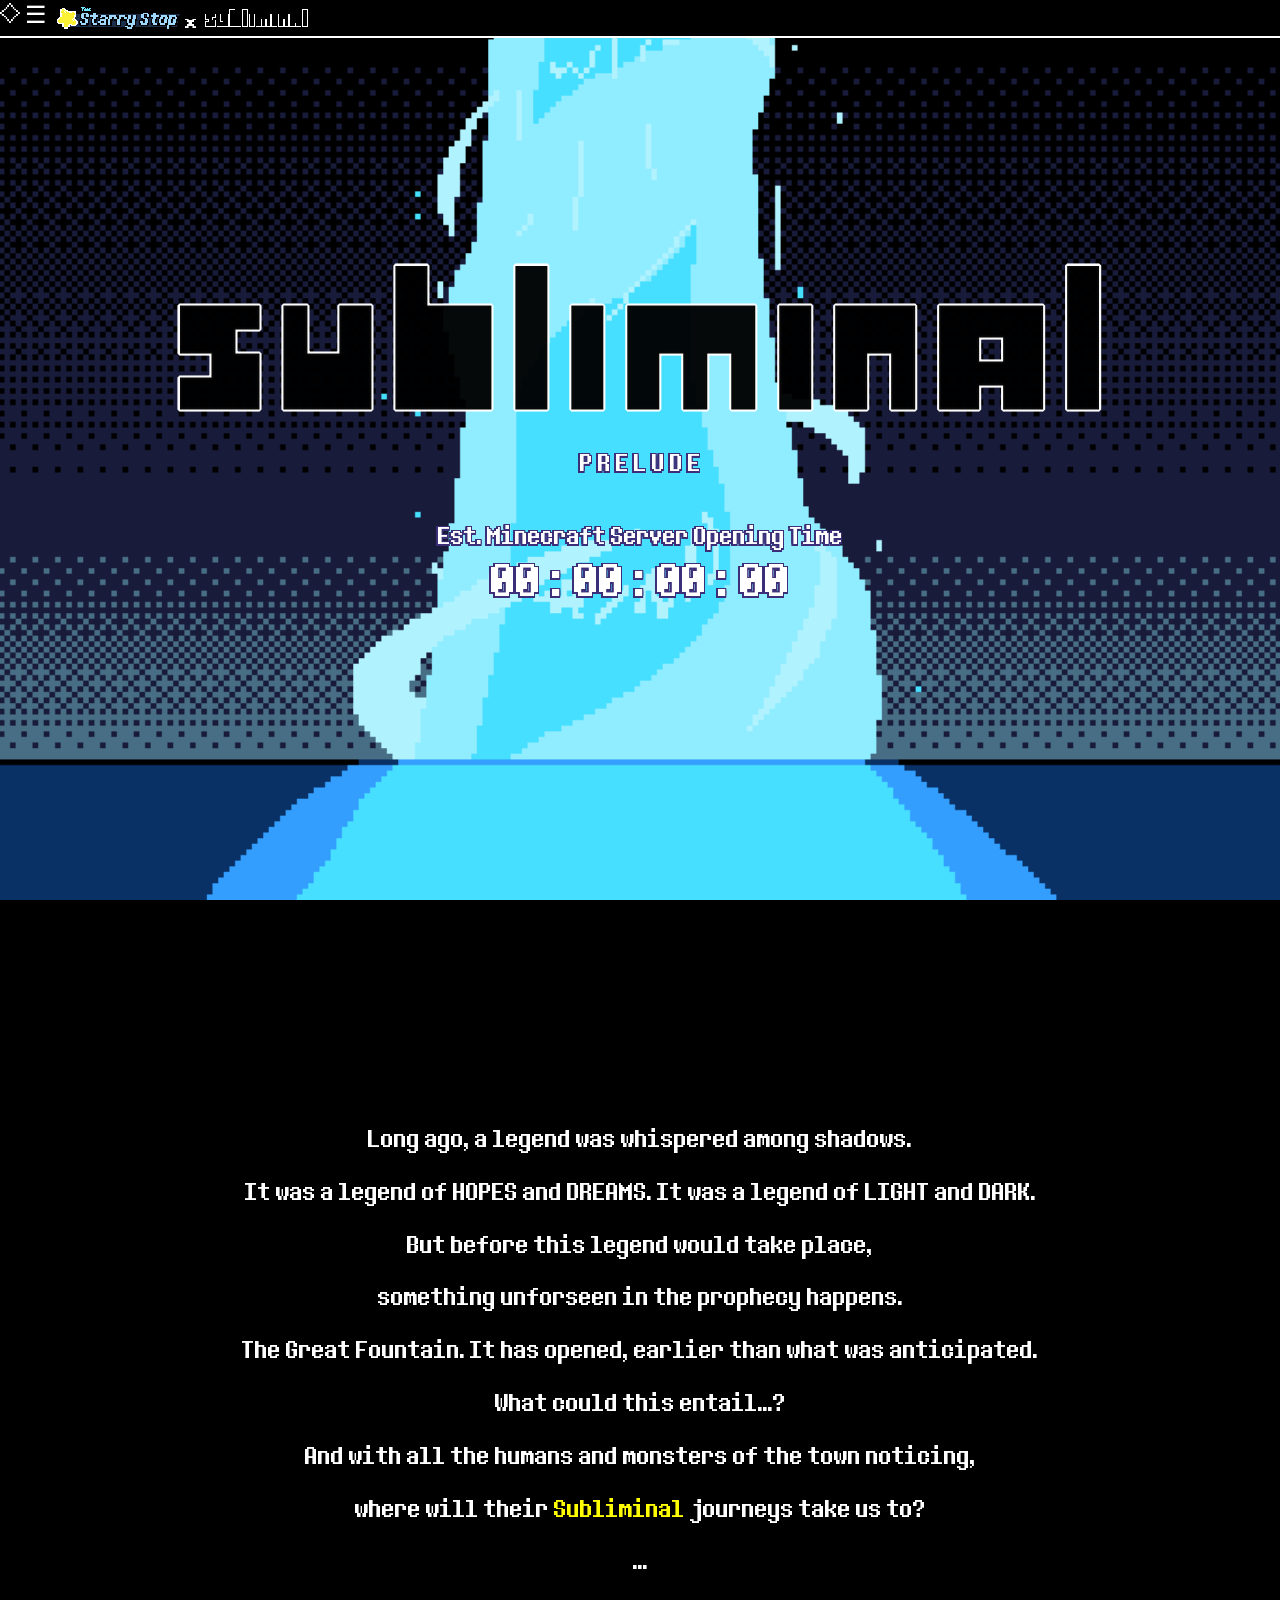
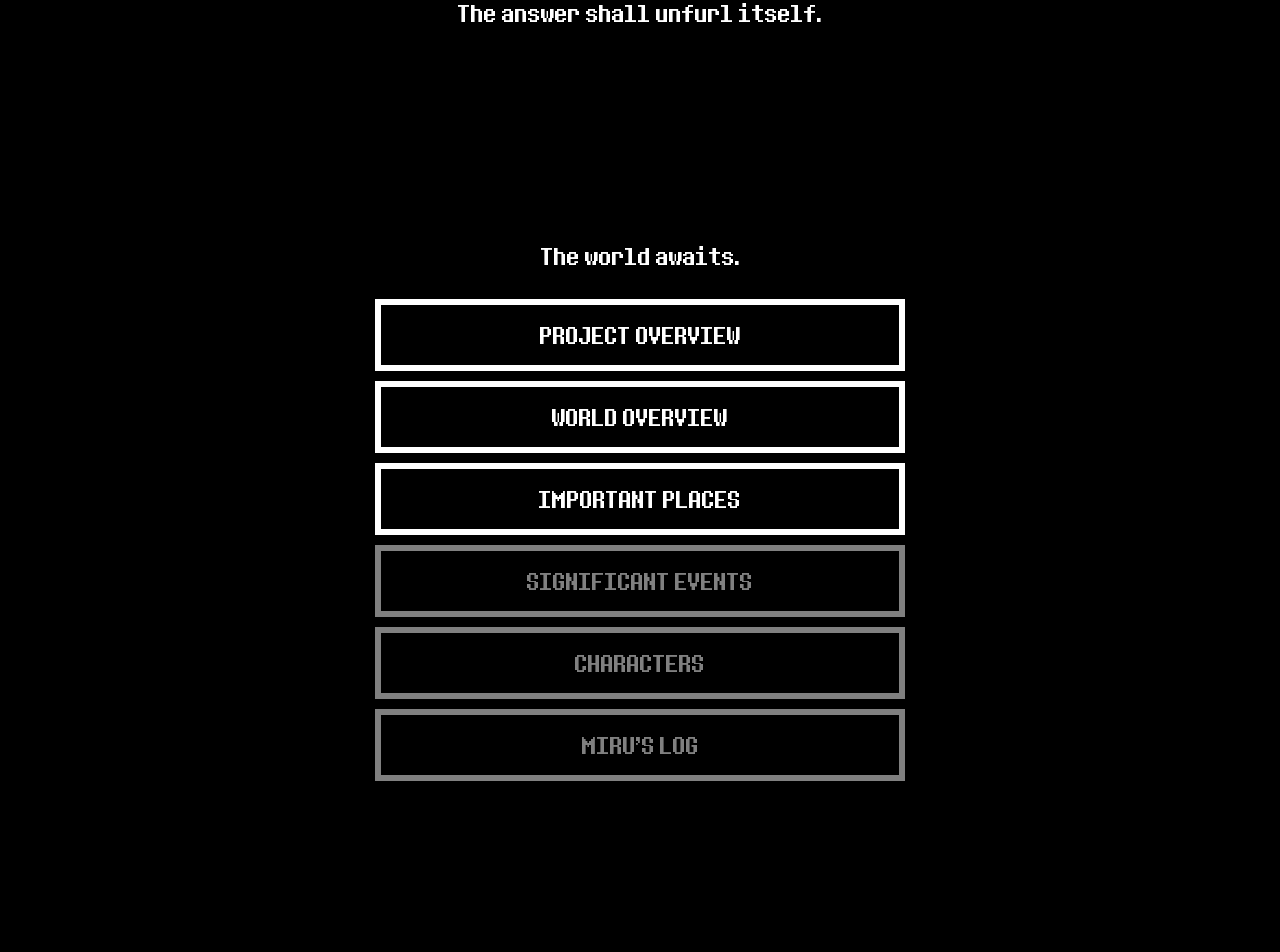
==== commit 63b5894a: "[0.2.5.0] SUBLIMINAL OVERMORROW." ====
--- a/index.html
+++ b/index.html
@@ -26,9 +26,9 @@
             <img src="img/subliminalHD.png" class="autoshrink" />
             <p class="outlined" id="sign">P R E L U D E</p>
             <p class="outlined" id="signCN" style="display: none;">序&emsp;&emsp;幕</p>
-            <p class="outlined" style="margin-top: 20px; margin-bottom: 0px;" id="sign2">Minecraft Server Opening Time</p>
-            <p class="outlined" style="margin-top: 20px; margin-bottom: 0px; display:none;" id="signCN2">距离《我的世界》服务器正式启动还有</p>
-            <p style="margin-top: 0px; letter-spacing: 10px; font-size: 48px;" class="outlined" id="DESULTORYTIMER">?? : ?? : ?? : ??</p>
+            <p class="outlined" style="margin-top: 20px; margin-bottom: 0px;" id="sign2">Est. Minecraft Server Opening Time</p>
+            <p class="outlined" style="margin-top: 20px; margin-bottom: 0px; display:none;" id="signCN2">距离《我的世界》服务器正式启动大概还有</p>
+            <p style="margin-top: 0px; font-size: 48px;" class="outlined" id="TIMER">?? : ?? : ?? : ??</p>
             
         </div>
     </div>
@@ -36,6 +36,33 @@
         if(localStorage.getItem('animReduce')=='true'){
             document.getElementById("float").className='centered';
         }
+        var rel=new Date(Date.parse('2026-11-16T00:00:00'));
+        function getUTCTime() {
+	        let d1 = new Date();
+    	    let d2 = new Date(d1.getUTCFullYear(), d1.getUTCMonth(), d1.getUTCDate(), d1.getUTCHours(), d1.getUTCMinutes(), d1.getUTCSeconds());
+	        return Date.parse(d2);
+        }
+        function o(){
+            const e=document.getElementById('TIMER');
+            var f='';
+            var diff=Math.max(0,rel-getUTCTime());
+            var days=Math.floor(diff/(86400000));
+            var hrs=Math.floor((diff/(3600000))%24);
+            var mns=Math.floor((diff/(60000))%60);
+            var scs=Math.floor((diff/(1000))%60);
+            if(days<10)f=f+'0';
+            f=f+days.toString()+' : ';
+            if(hrs<10)f=f+'0';
+            f=f+hrs.toString()+' : ';
+            if(mns<10)f=f+'0';
+            f=f+mns.toString()+' : ';
+            if(scs<10)f=f+'0';
+            f=f+scs.toString();
+            e.textContent=f;
+            return;
+        }
+        o();
+        setInterval(o,1000);
     </script>
 
     <div class="centered" style="margin-top: 200px;" id="prologue">
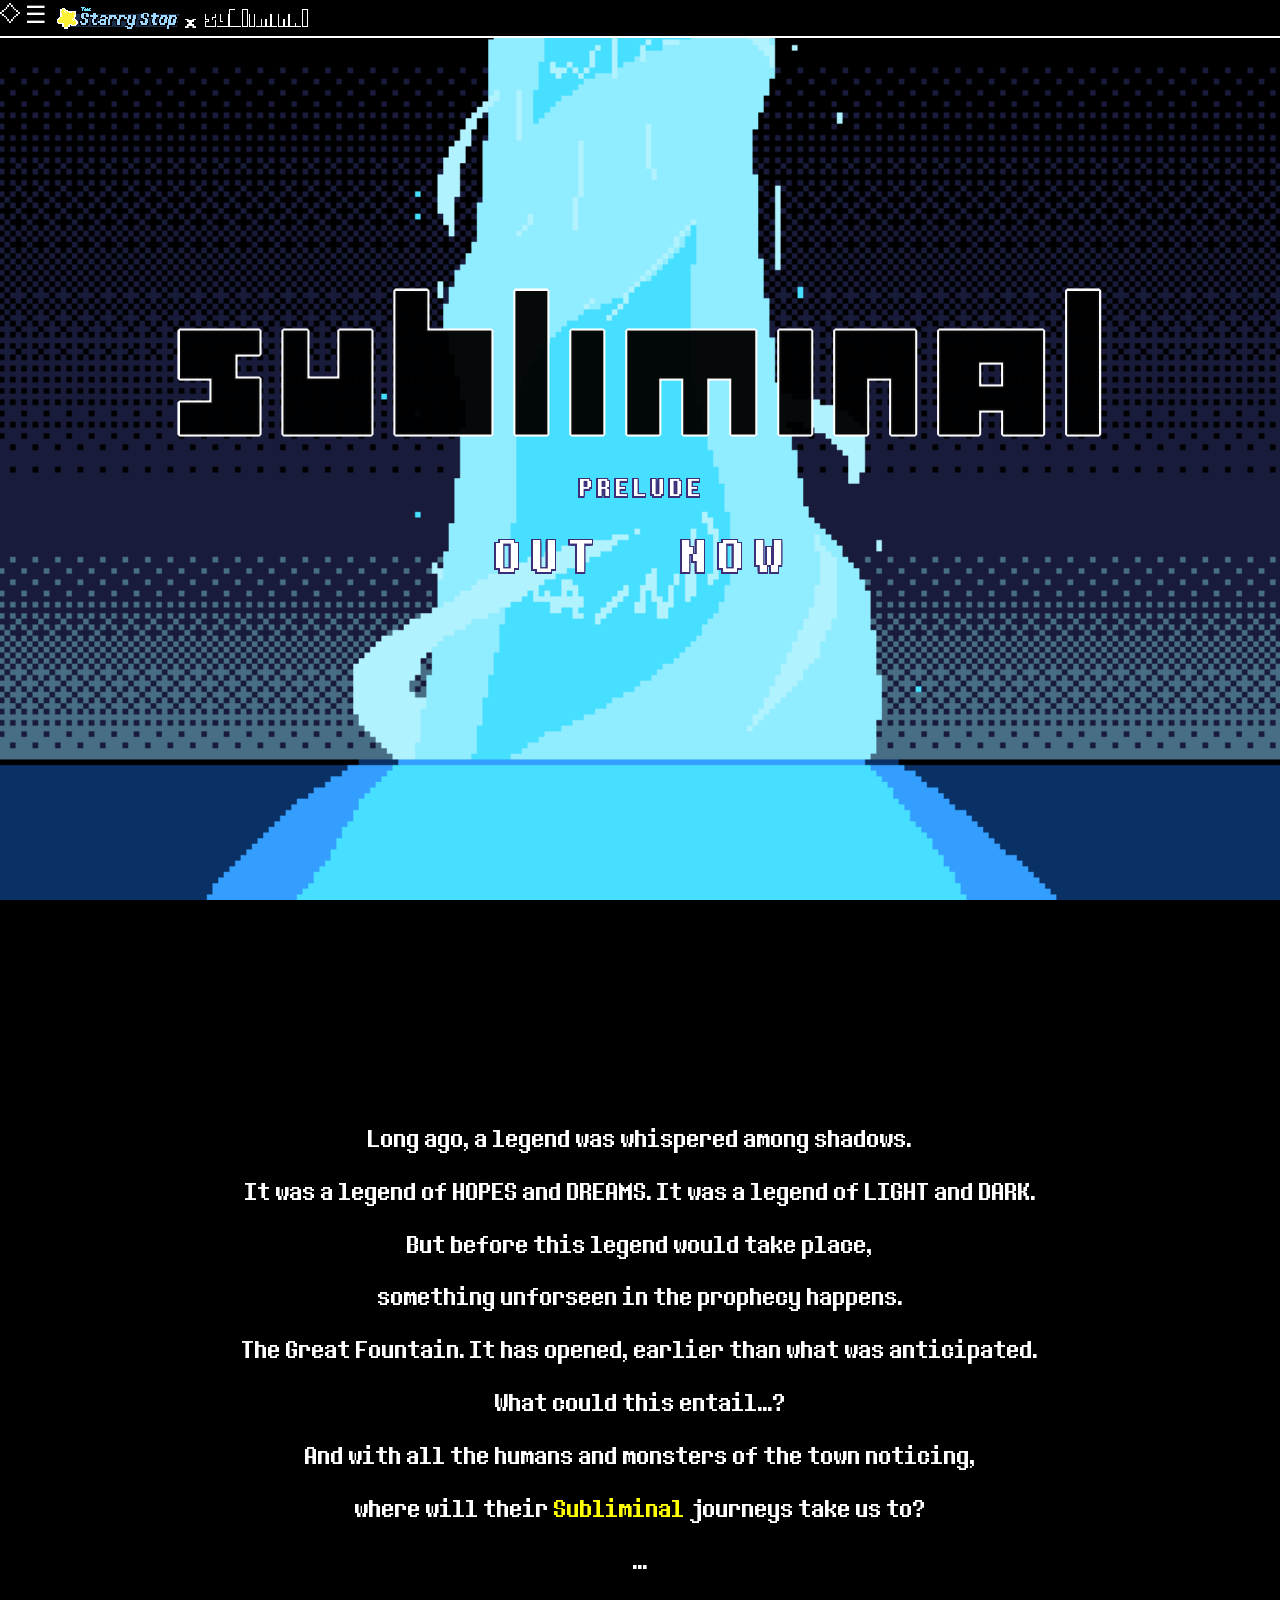
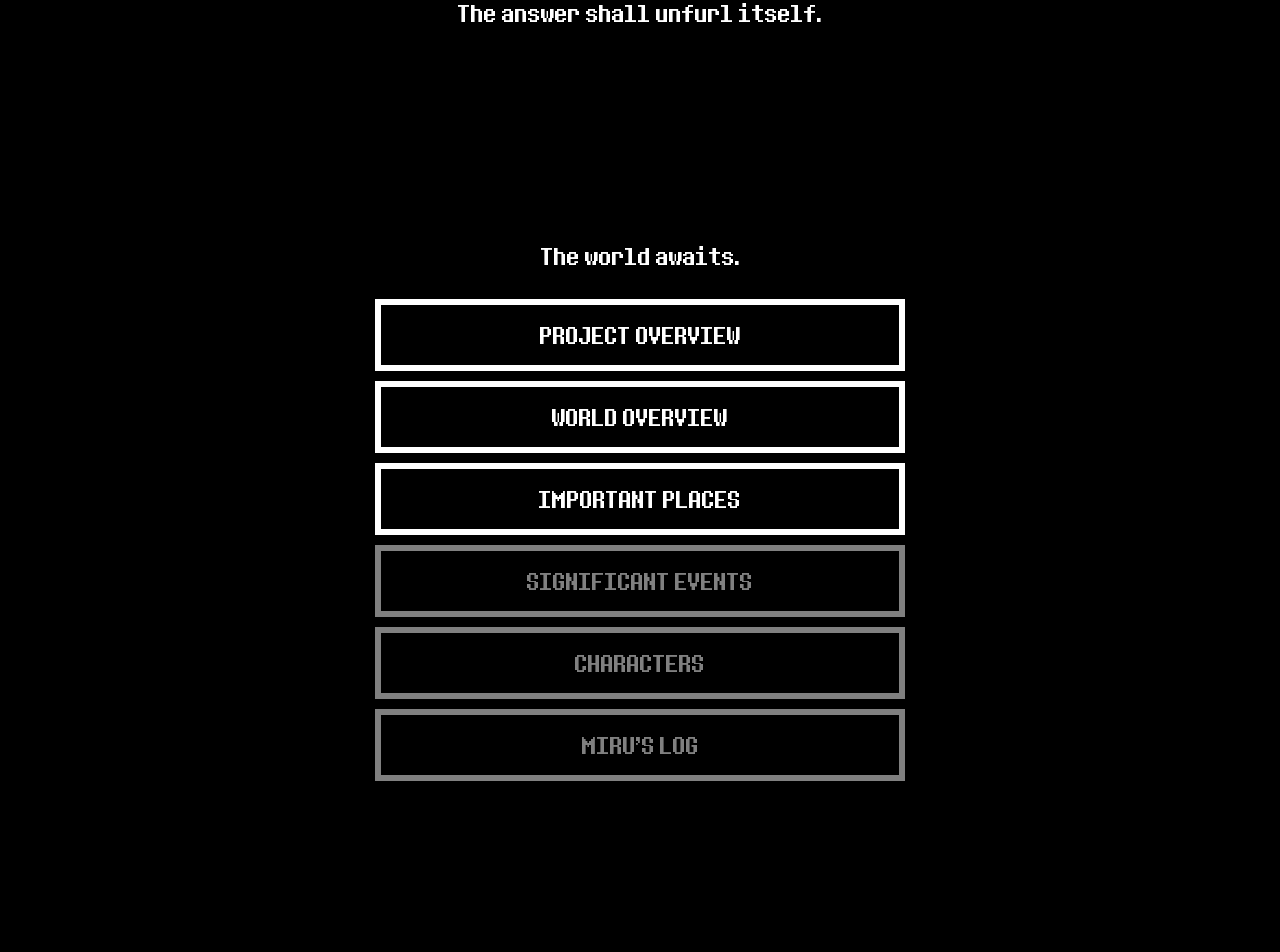
==== commit d4ec60dc: "[0.2.6.0] Subliminal TODAY" ====
--- a/index.html
+++ b/index.html
@@ -26,10 +26,8 @@
             <img src="img/subliminalHD.png" class="autoshrink" />
             <p class="outlined" id="sign">P R E L U D E</p>
             <p class="outlined" id="signCN" style="display: none;">序&emsp;&emsp;幕</p>
-            <p class="outlined" style="margin-top: 20px; margin-bottom: 0px;" id="sign2">Est. Minecraft Server Opening Time</p>
-            <p class="outlined" style="margin-top: 20px; margin-bottom: 0px; display:none;" id="signCN2">距离《我的世界》服务器正式启动大概还有</p>
-            <p style="margin-top: 0px; font-size: 48px;" class="outlined" id="TIMER">?? : ?? : ?? : ??</p>
-            
+            <p style="margin-top: 0px; font-size: 48px;" class="outlined" id="sign2">O U T&emsp;&emsp;N O W</p>
+            <p style="margin-top: 0px; font-size: 48px; display:none;" class="outlined" id="signCN2">开&emsp;幕</p>
         </div>
     </div>
     <script>
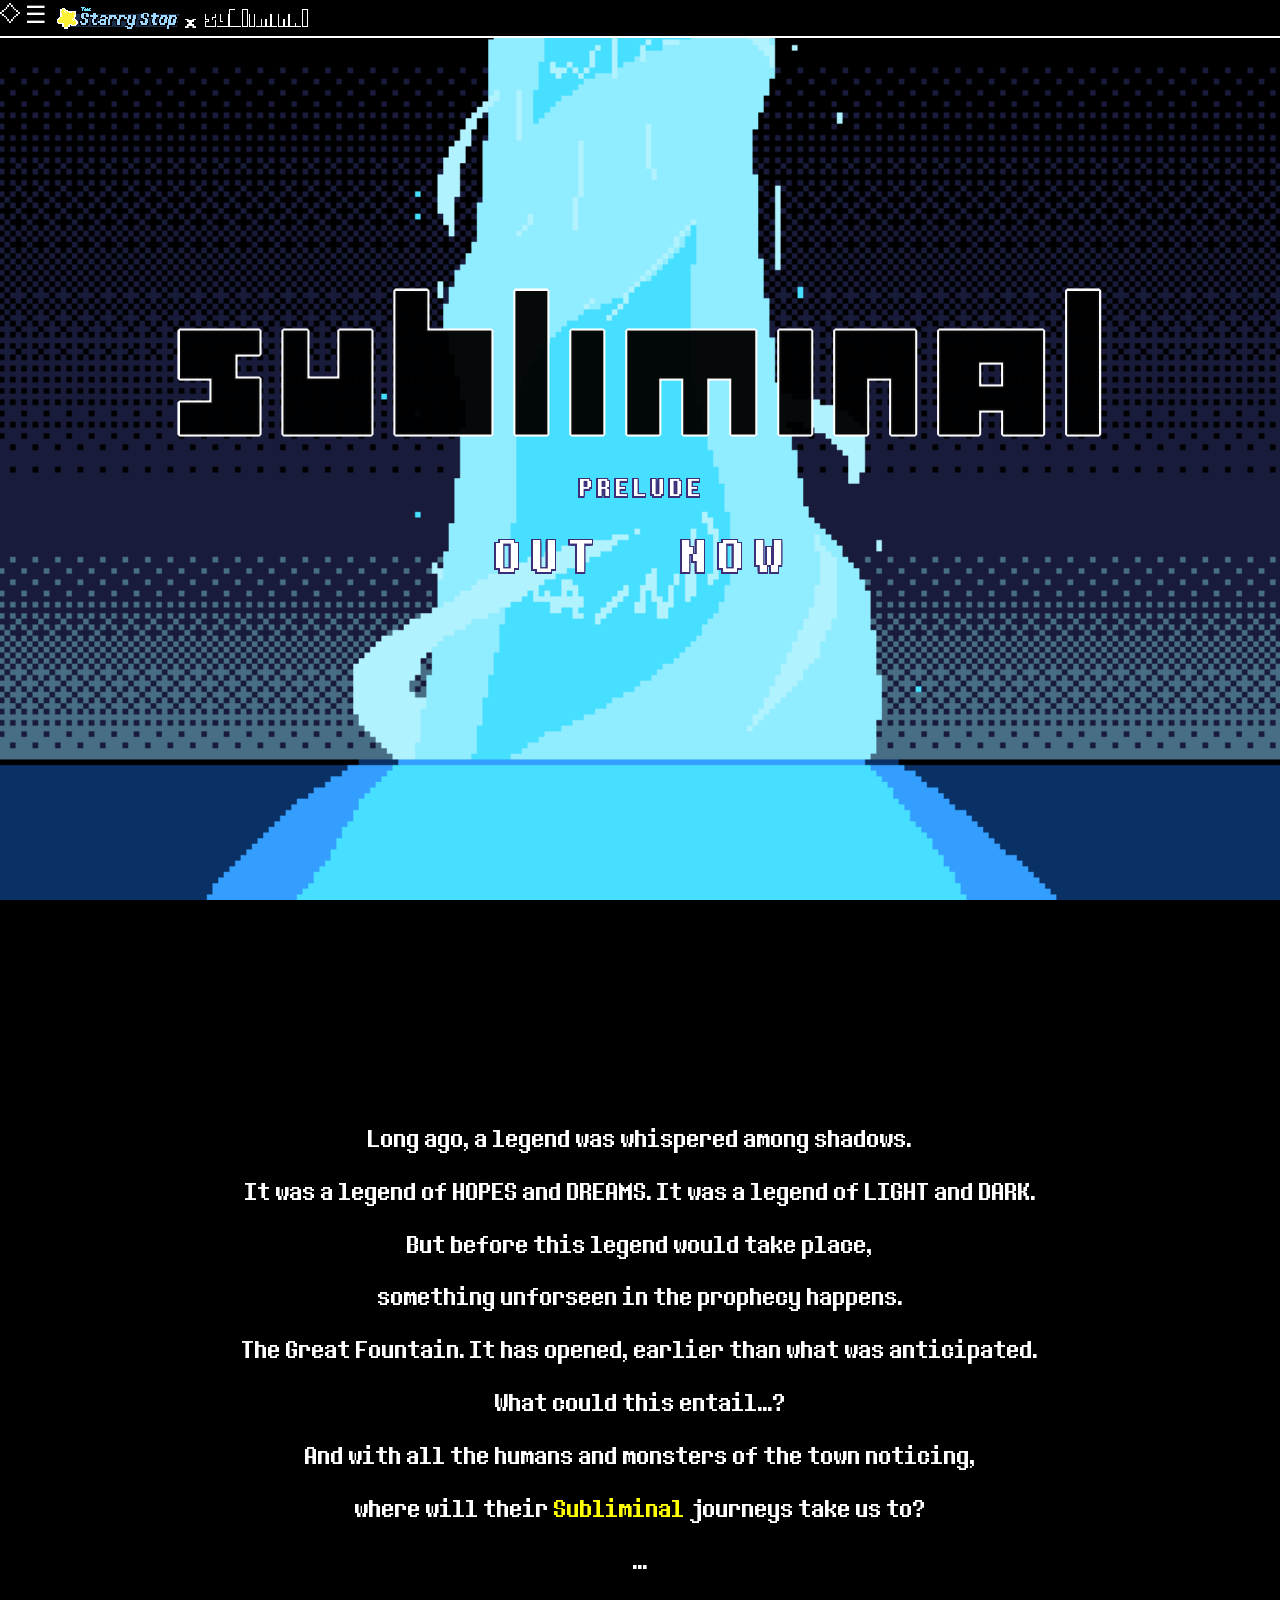
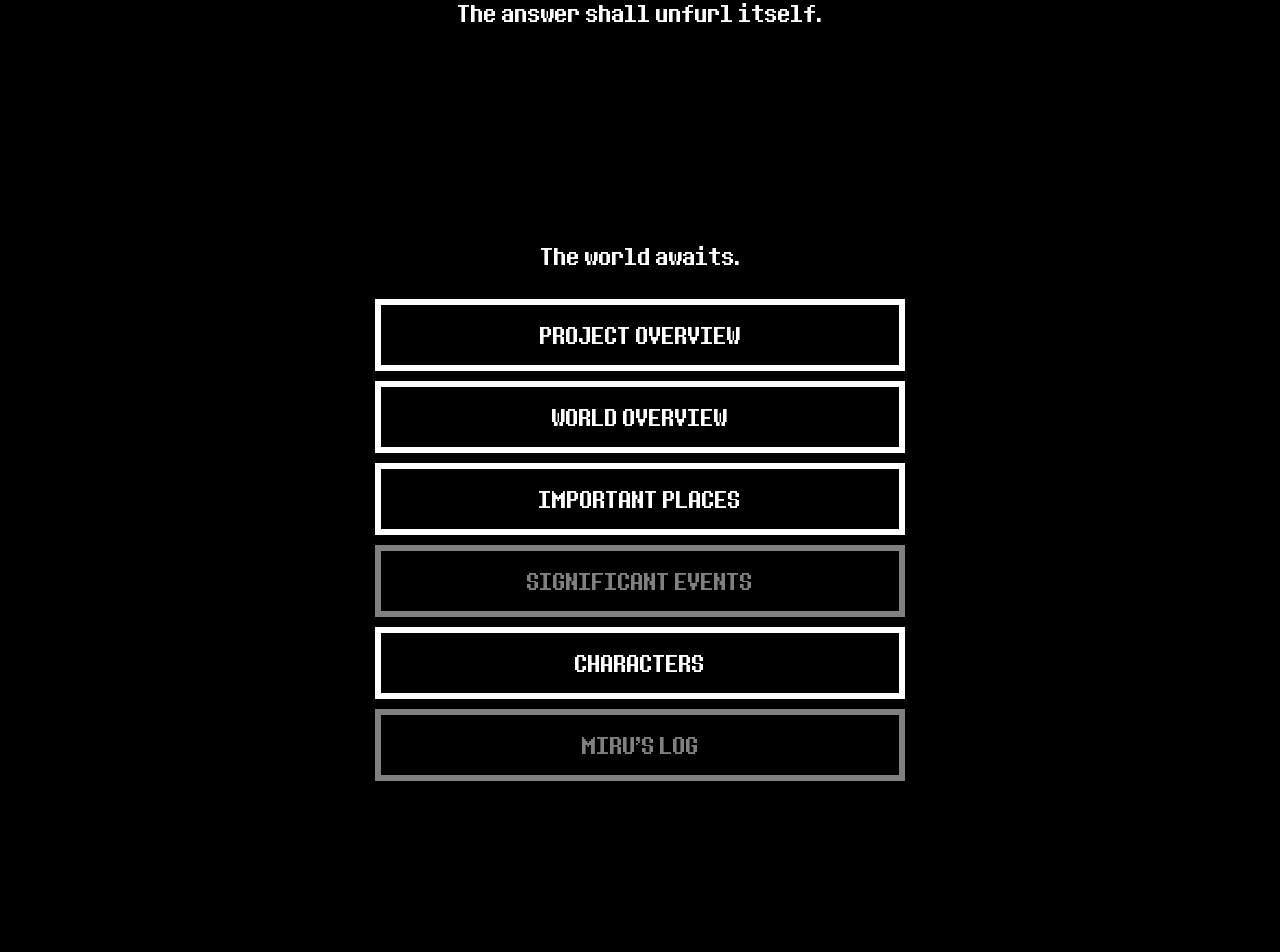
==== commit 13138c0f: "[0.3.0.0] Character page update" ====
--- a/index.html
+++ b/index.html
@@ -97,7 +97,7 @@
         <div class="textbox-short interact" id="wld">WORLD OVERVIEW</div>
         <div class="textbox-short interact" id="pcs">IMPORTANT PLACES</div>
         <div class="textbox-short inaccessible" id="evt">SIGNIFICANT EVENTS</div>
-        <div class="textbox-short inaccessible" id="crc">CHARACTERS</div>
+        <div class="textbox-short interact" id="crc">CHARACTERS</div>
         <div class="textbox-short inaccessible" id="mrl">MIRU'S LOG</div>
     </div>
     <div class="main centered" id="menuCN" style="display: none;">
@@ -106,7 +106,7 @@
         <div class="textbox-short interact" id="wldb">世界总览</div>
         <div class="textbox-short interact" id="pcsb">重要地点</div>
         <div class="textbox-short inaccessible" id="evtb">重大事件（无法访问）</div>
-        <div class="textbox-short inaccessible" id="crcb">角色（无法访问）</div>
+        <div class="textbox-short interact" id="crcb">角色（本地化未完成）</div>
         <div class="textbox-short inaccessible" id="mrlb">米露的日志（无法访问）</div>
     </div>
     <script>
@@ -119,6 +119,9 @@
         document.getElementById('wld').addEventListener("click", function(){
             window.location.replace("worlds.html");
         })
+        document.getElementById('crc').addEventListener("click", function(){
+            window.location.replace("characters.html");
+        })
 
         document.getElementById('ovvb').addEventListener("click", function(){
             window.location.replace("overview.html");
@@ -128,6 +131,9 @@
         })
         document.getElementById('wldb').addEventListener("click", function(){
             window.location.replace("worlds.html");
+        })
+        document.getElementById('crcb').addEventListener("click", function(){
+            window.location.replace("characters.html");
         })
     </script>
 </body>
